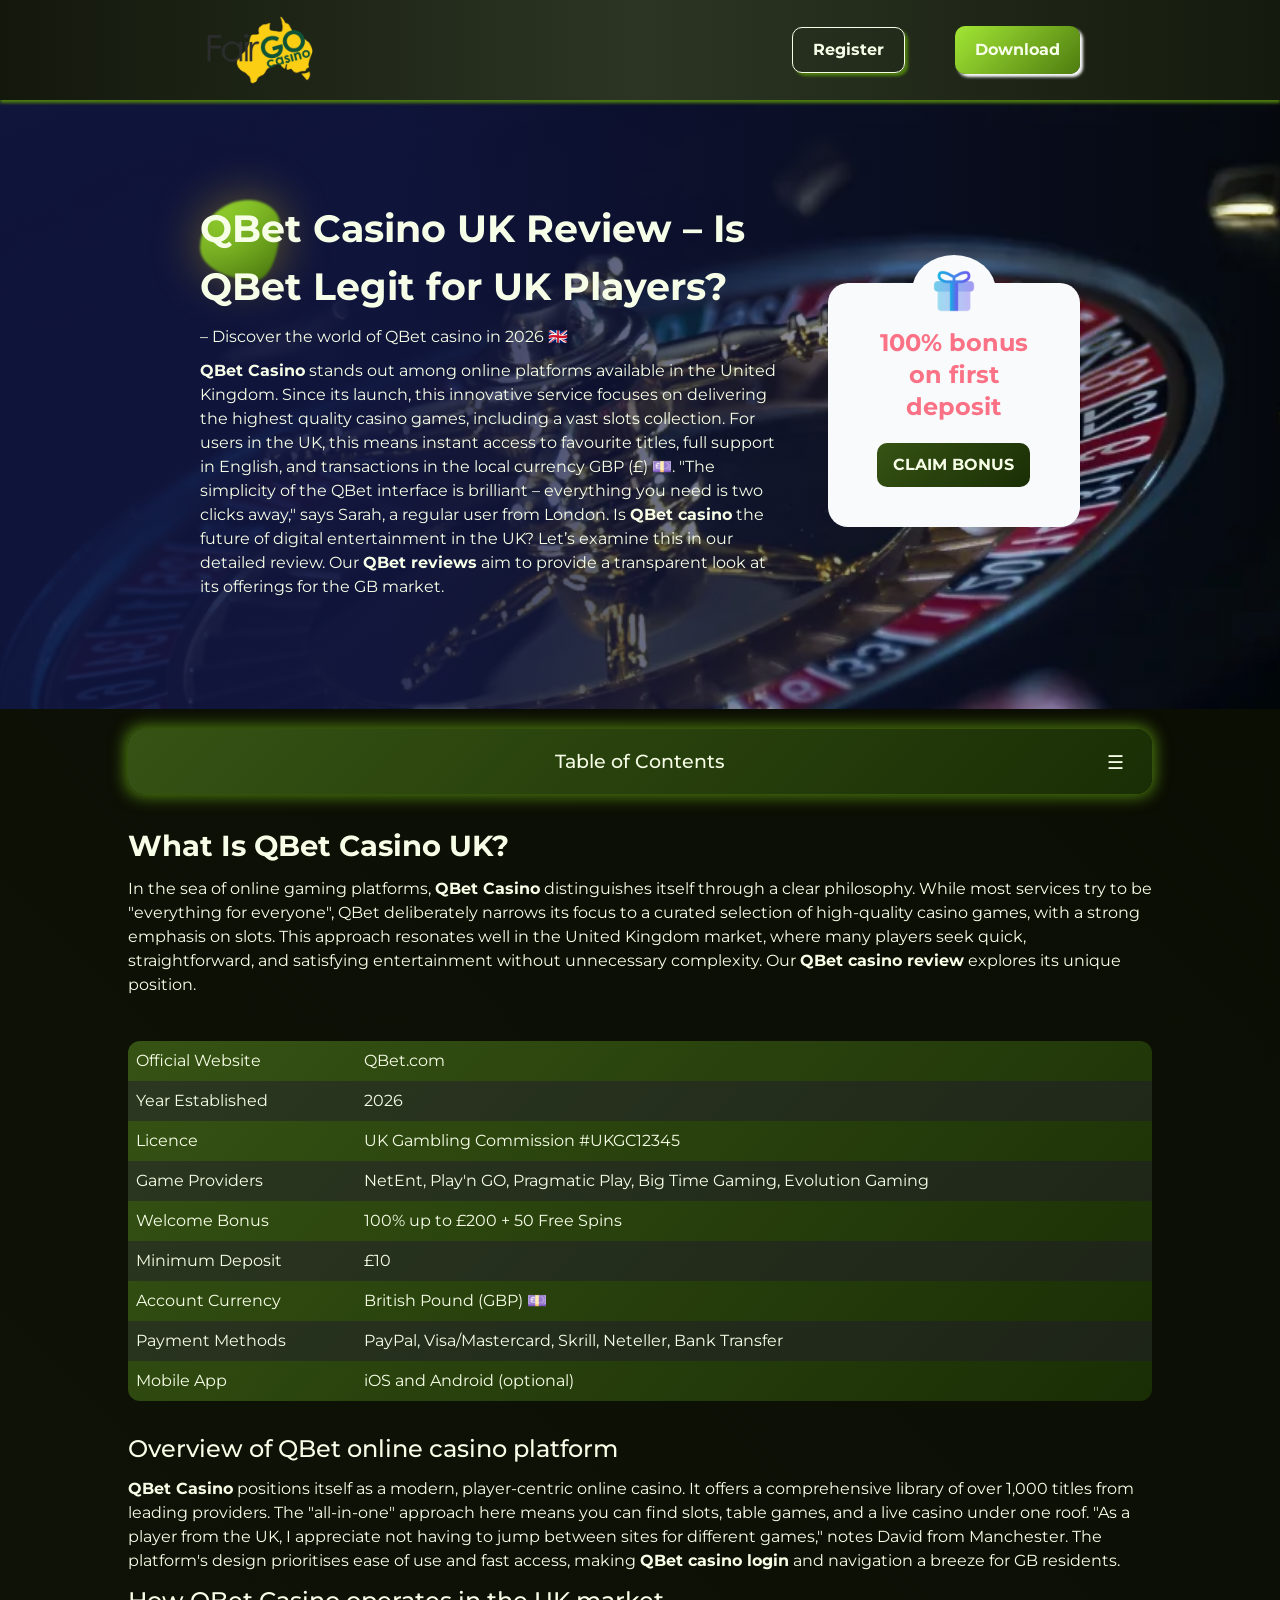
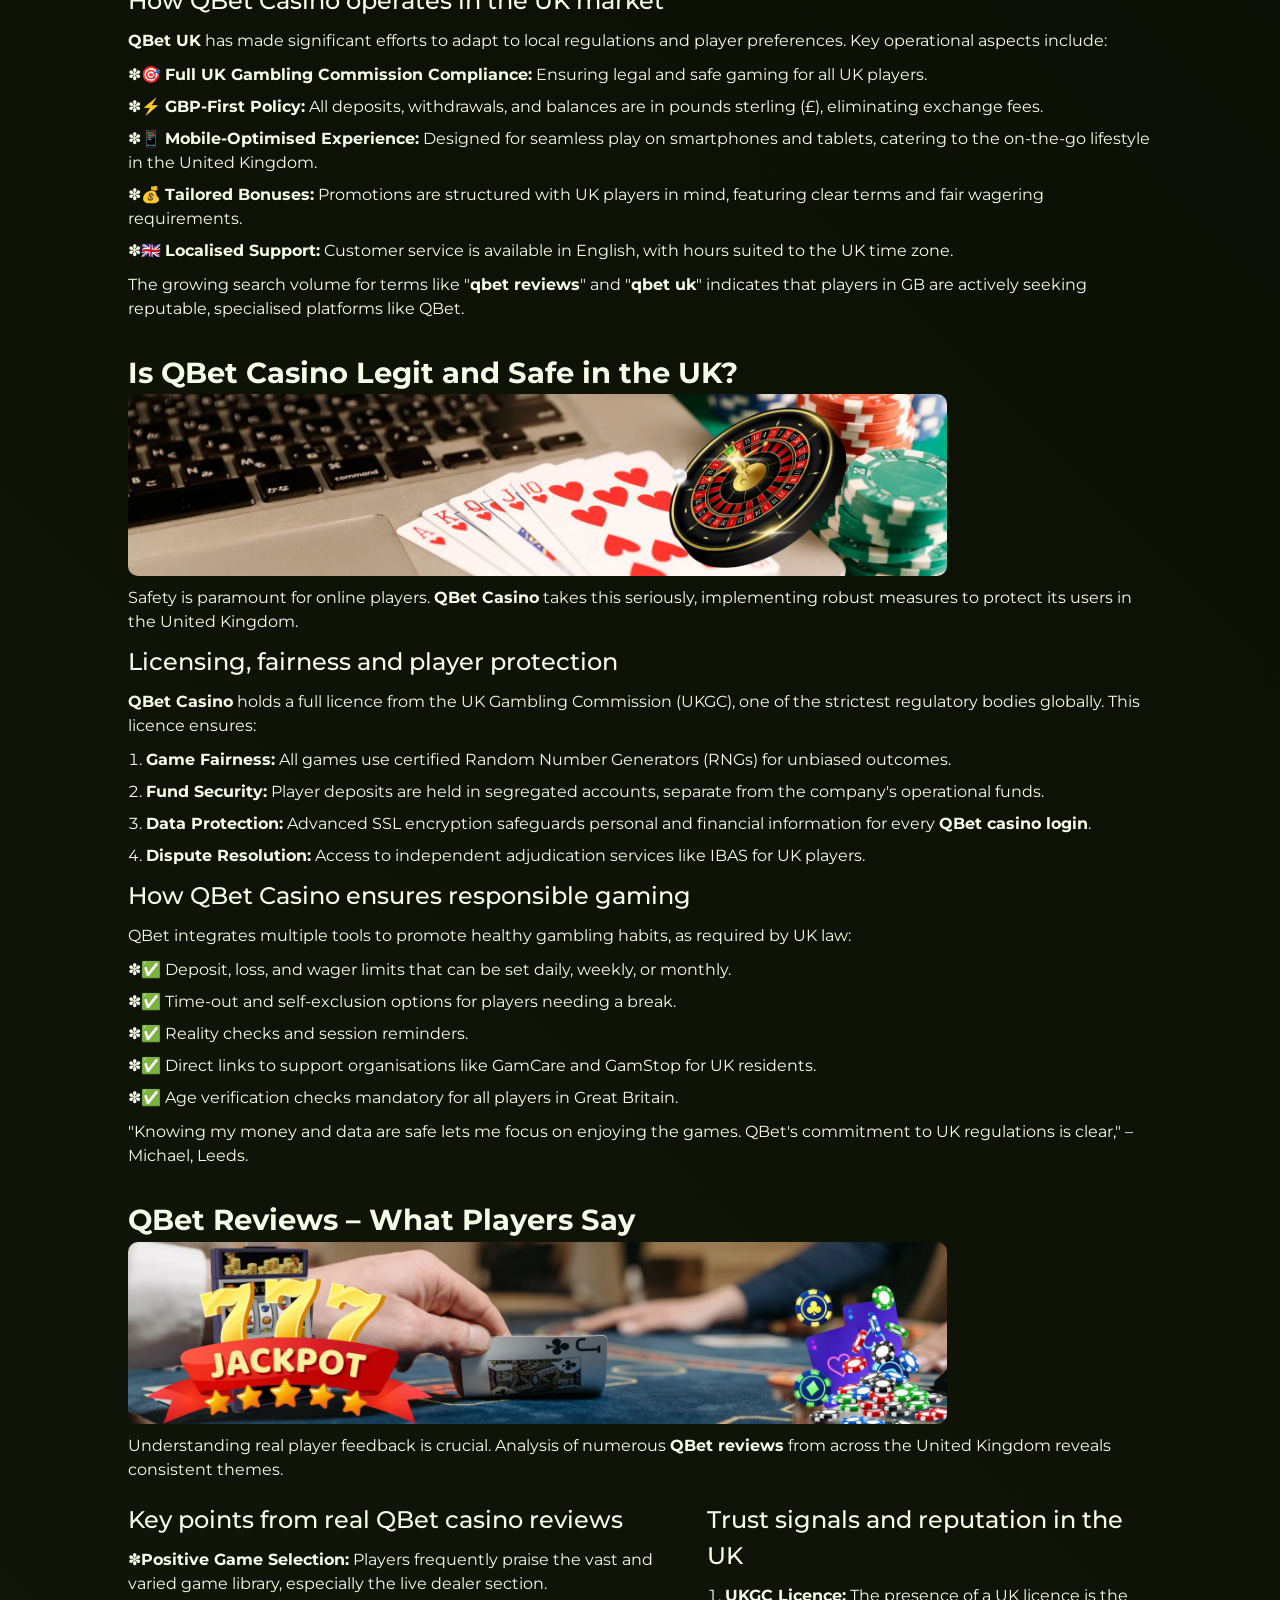
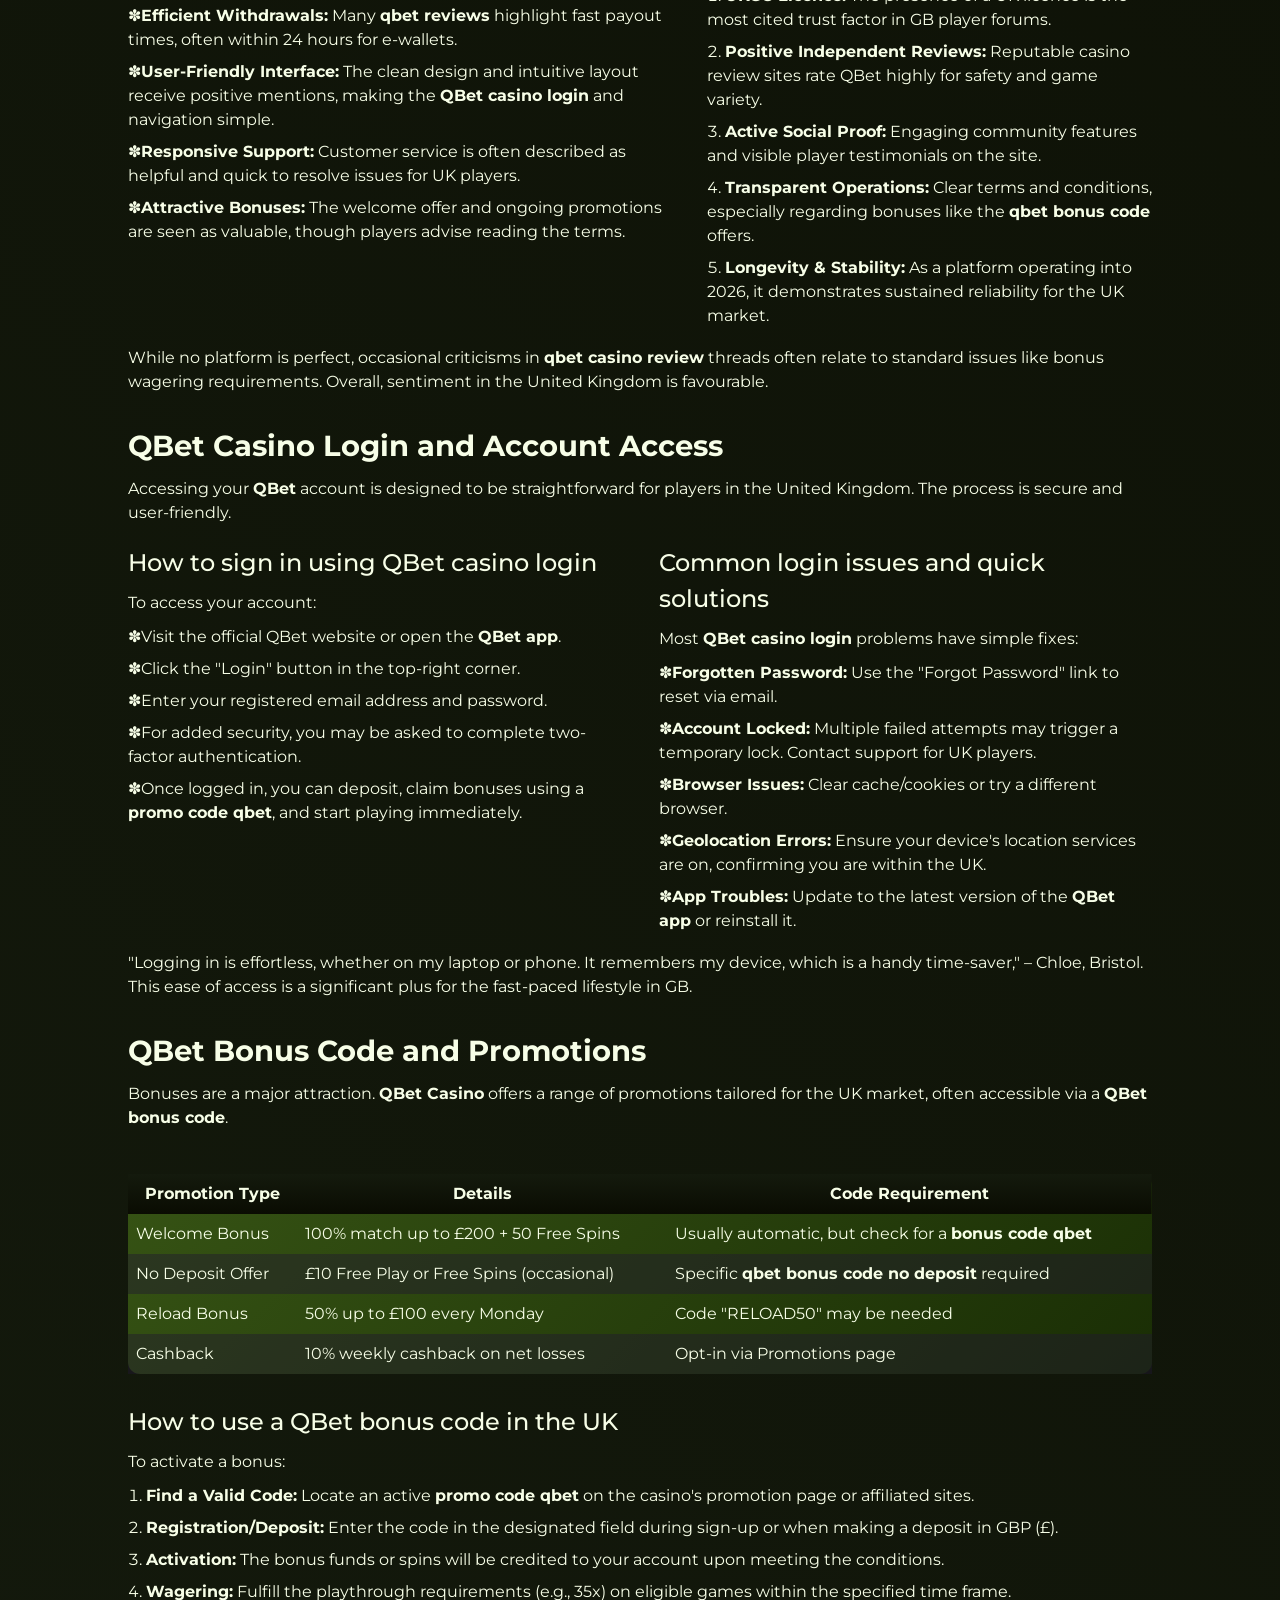
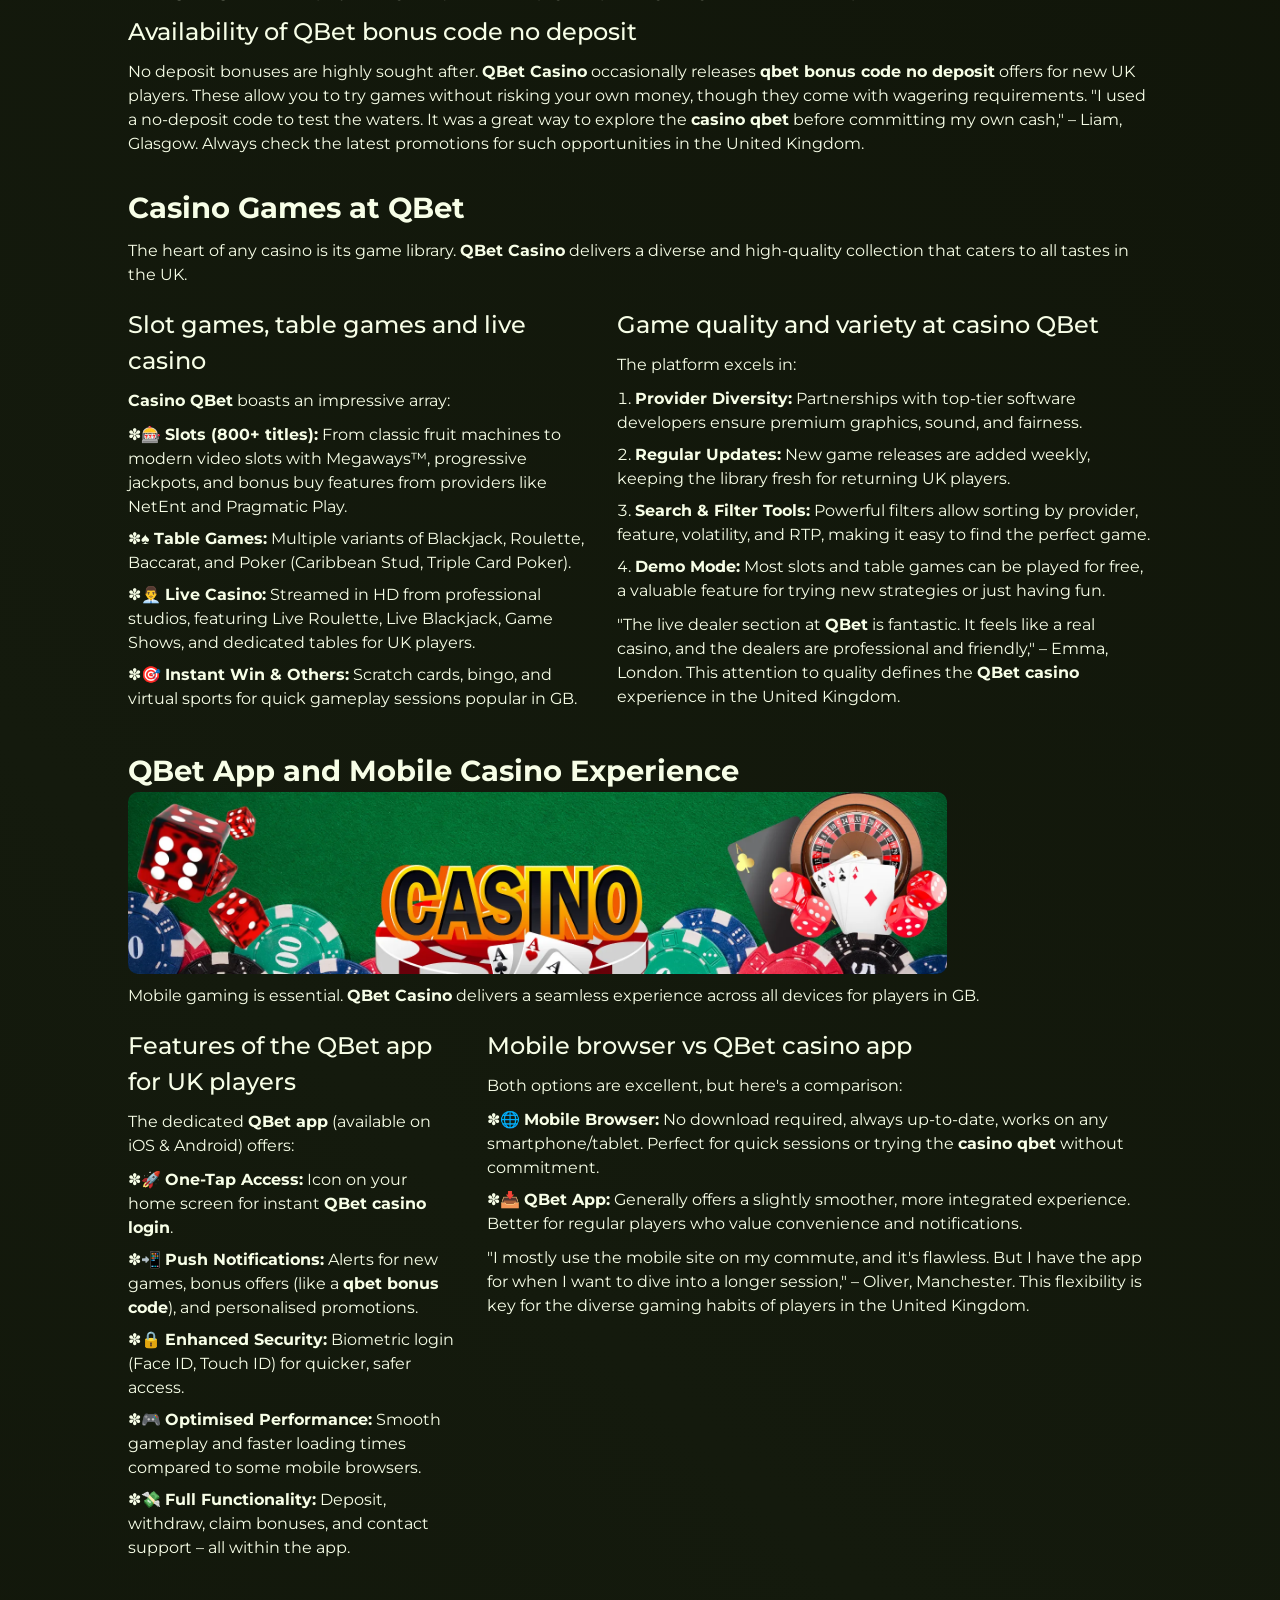
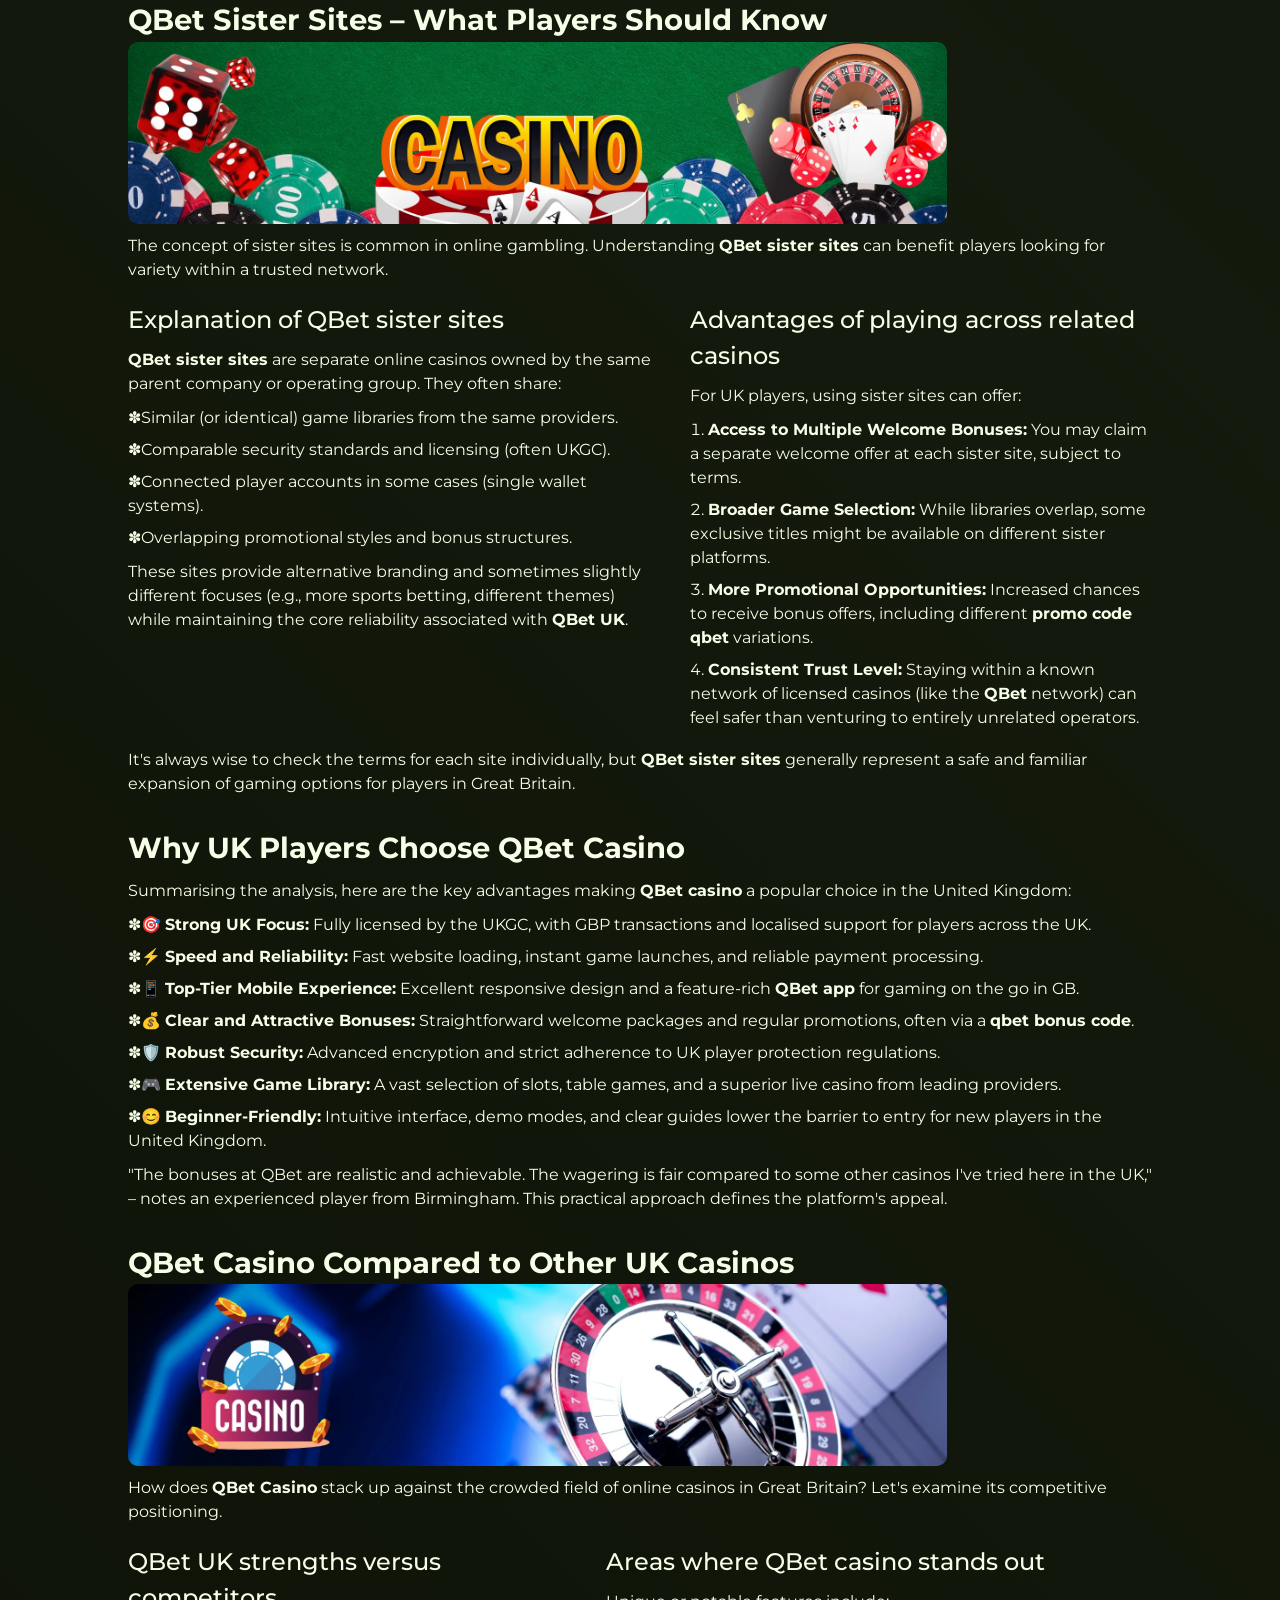
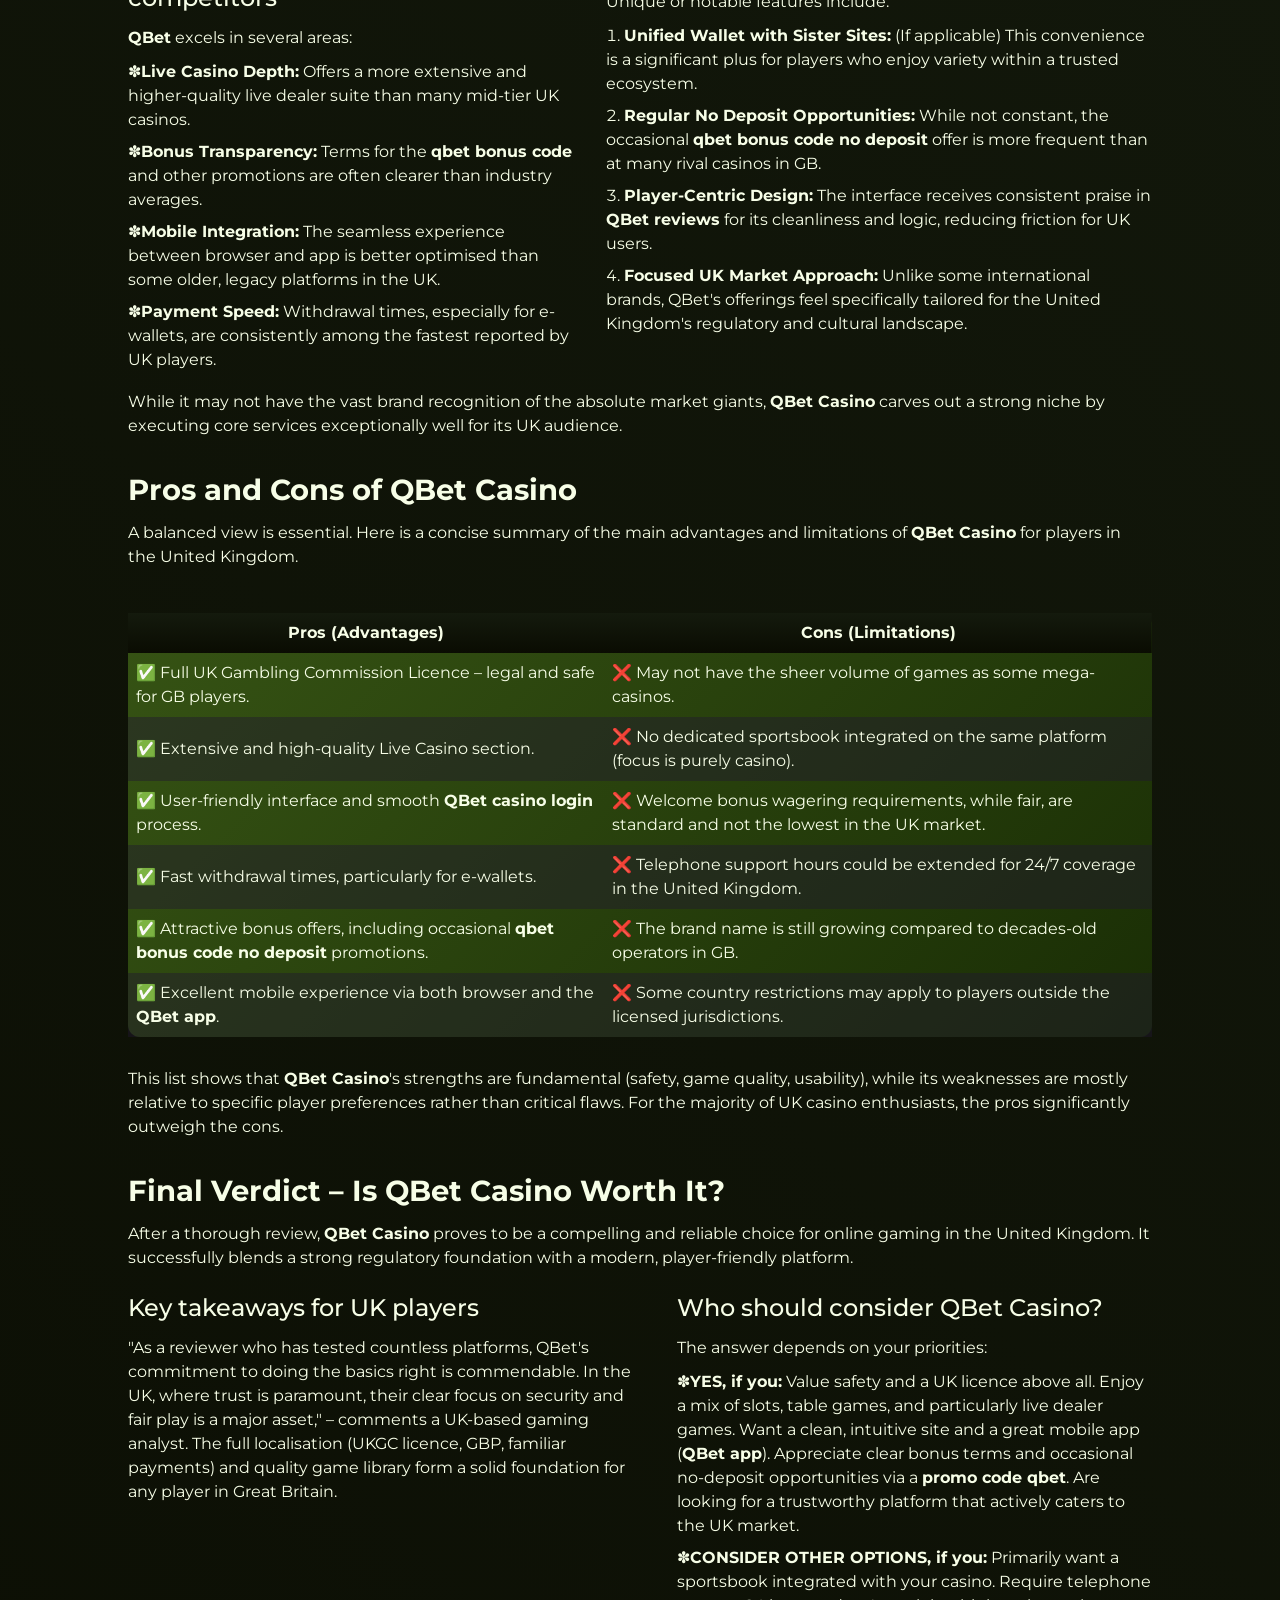
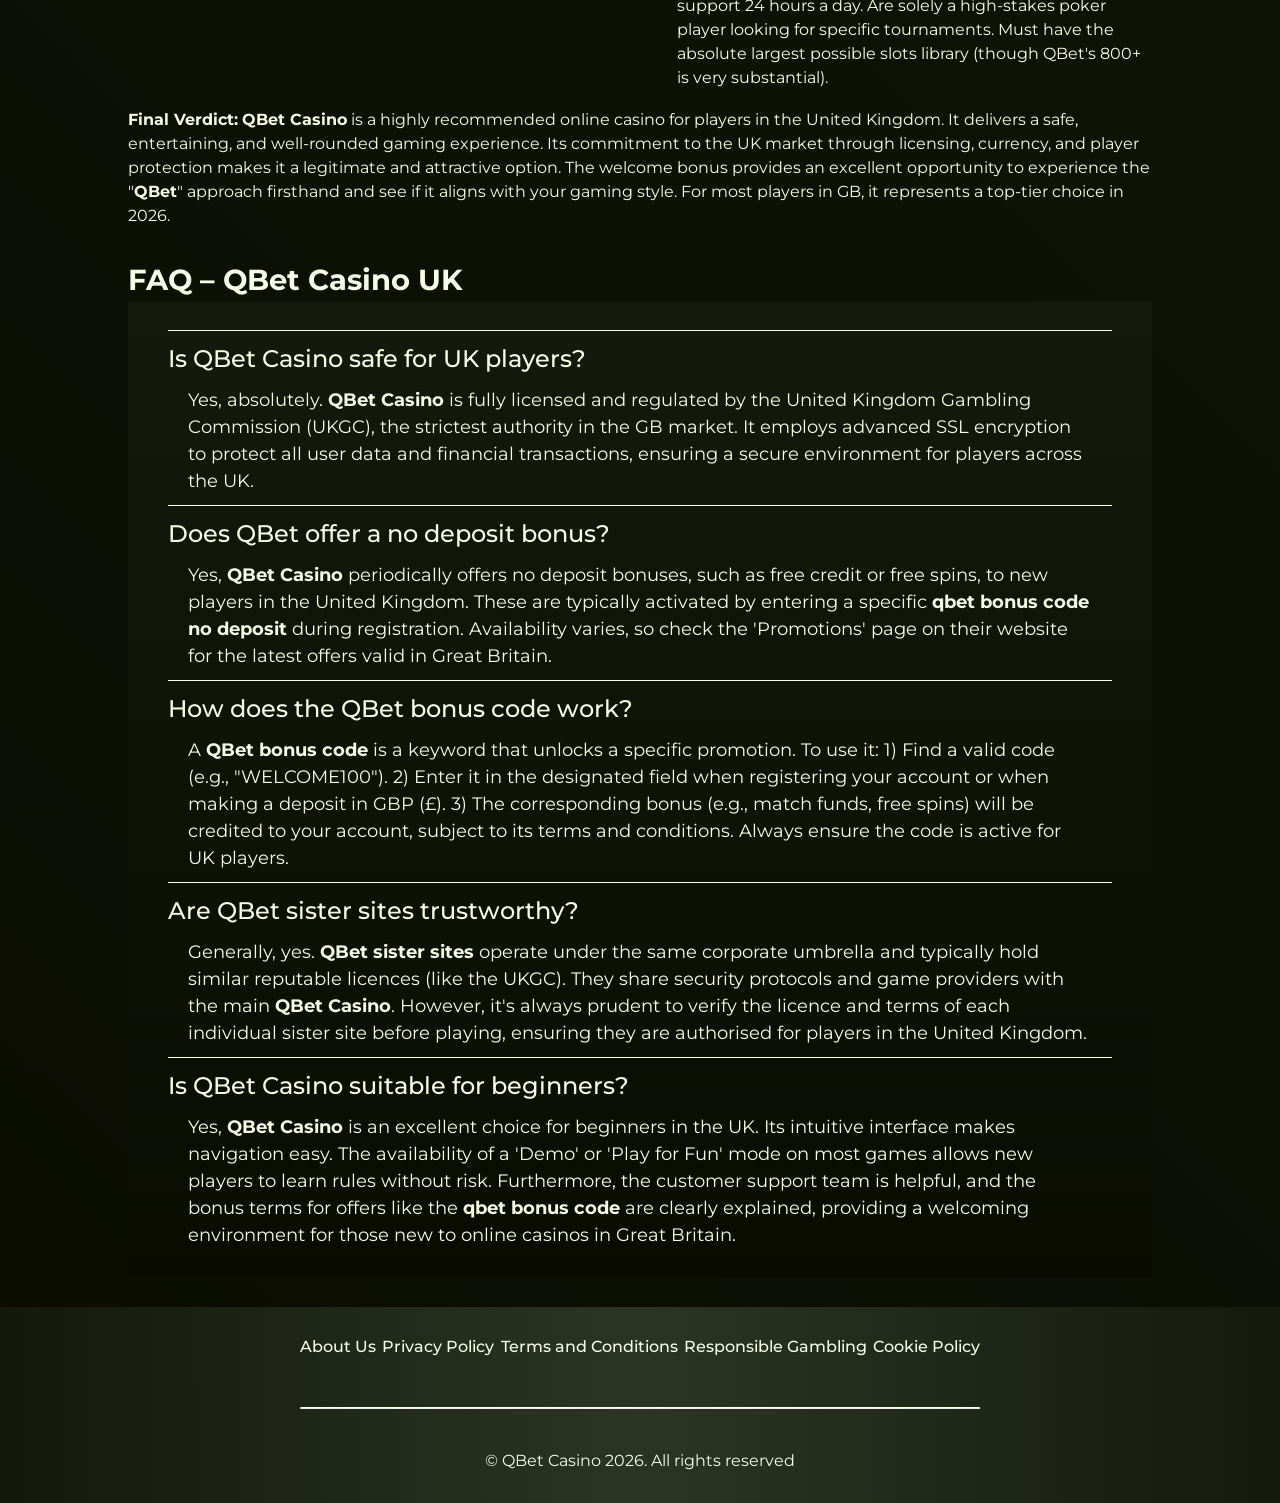
==== index.html @ fb93bfb6 "add task" ====
<!DOCTYPE html>
<html lang="en">

<head>
    <meta charset="UTF-8">
    <meta name="viewport" content="width=device-width, initial-scale=1.0">
    <link rel="stylesheet" href="style.css">
    <link rel="shortcut icon" href="favicon.ico" type="image/x-icon">
    <title>QBet Casino UK Review 2025 – Bonuses, Safety & Player Experience</title>
    <meta name="description"
        content="QBet Casino UK review: bonuses, promo codes, sister sites, app, login process and real player reviews. Is QBet legit in the UK?">
<meta name="googlebot" content="index, follow, noarchive, max-snippet:-1">

    <link rel="alternate" hreflang="en-GB" href="https://www.diamondhomeimprovementsltd.co.uk/en-gb/">
    <link rel="alternate" hreflang="x-default" href="https://www.diamondhomeimprovementsltd.co.uk/">
    <link rel="canonical" href="https://www.diamondhomeimprovementsltd.co.uk/en-gb/">

    <meta property="og:type" content="website" />
    <meta property="og:title" content="QBet Casino UK Review 2025 – Bonuses, Safety & Player Experience" />
    <meta property="og:description"
        content="QBet Casino UK review: bonuses, promo codes, sister sites, app, login process and real player reviews. Is QBet legit in the UK?" />
    <meta property="og:url" content="https://www.diamondhomeimprovementsltd.co.uk/" />
    <meta property="og:site_name" content="QBet Casino" />
    <meta property="og:image" content="https://www.diamondhomeimprovementsltd.co.uk/img/1.webp" />
    <meta property="og:locale" content="en_GB" />

    <meta name="twitter:card" content="summary_large_image" />
    <meta name="twitter:title" content="QBet Casino UK Review 2025 – Bonuses, Safety & Player Experience" />
    <meta name="twitter:description"
        content="QBet Casino UK review: bonuses, promo codes, sister sites, app, login process and real player reviews. Is QBet legit in the UK?" />
    <meta name="twitter:image" content="https://www.diamondhomeimprovementsltd.co.uk/img/1.webp" />

    <script type="application/ld+json">
    {
        "@context": "https://schema.org",
        "@type": "Article",
        "headline": "QBet Casino UK Review 2025 – Bonuses, Safety & Player Experience",
        "description": "QBet Casino UK review: bonuses, promo codes, sister sites, app, login process and real player reviews. Is QBet legit in the UK?",
        "mainEntityOfPage": {
            "@type": "WebPage",
            "@id": "https://www.diamondhomeimprovementsltd.co.uk/"
        },
        "author": {
            "@type": "Person",
            "name": "James Wilson",
            "url": "https://www.diamondhomeimprovementsltd.co.uk/"
        },
        "publisher": {
            "@type": "Organization",
            "name": "QBet Casino",
            "logo": {
                "@type": "ImageObject",
                "url": "https://www.diamondhomeimprovementsltd.co.uk/img/logo.webp"
            }
        },
        "datePublished": "2026-01-22",
        "dateModified": "2026-01-22"
    }
    </script>

    <script type="application/ld+json">
    {
        "@context": "https://schema.org",
        "@type": "WebSite",
        "url": "https://www.diamondhomeimprovementsltd.co.uk/",
        "name": "QBet Casino",
        "description": "QBet Casino UK: platform for casino games, bonuses, and comprehensive reviews.",
        "inLanguage": "en-GB"
    }
    </script>

    <script type="application/ld+json">
    {
        "@context": "https://schema.org",
        "@type": "BreadcrumbList",
        "itemListElement": [{
                "@type": "ListItem",
                "position": 1,
                "name": "Home",
                "item": "https://www.diamondhomeimprovementsltd.co.uk/"
            },
            {
                "@type": "ListItem",
                "position": 2,
                "name": "🎰 +100%",
                "item": "https://www.diamondhomeimprovementsltd.co.uk/"
            }
        ]
    }
    </script>

    <script type="application/ld+json">
    {
      "@context": "https://schema.org",
      "@type": "FAQPage",
      "mainEntity": [
        {
          "@type": "Question",
          "name": "Is QBet Casino safe for UK players?",
          "acceptedAnswer": {
            "@type": "Answer",
            "text": "Yes, QBet Casino is fully licensed by the UK Gambling Commission and uses advanced SSL encryption to protect player data and transactions for all UK customers."
          }
        },
        {
          "@type": "Question",
          "name": "Does QBet offer a no deposit bonus?",
          "acceptedAnswer": {
            "@type": "Answer",
            "text": "Yes, QBet occasionally offers no deposit bonuses through specific promo codes. Check the promotions page for the latest QBet bonus code no deposit offers."
          }
        },
        {
          "@type": "Question",
          "name": "How does the QBet bonus code work?",
          "acceptedAnswer": {
            "@type": "Answer",
            "text": "During registration or deposit, enter the active QBet bonus code to unlock extra funds, free spins, or other rewards as specified in the promotion terms."
          }
        },
        {
          "@type": "Question",
          "name": "Are QBet sister sites trustworthy?",
          "acceptedAnswer": {
            "@type": "Answer",
            "text": "Yes, QBet sister sites operate under the same strict licensing and security standards, offering similar game libraries and promotions for UK players."
          }
        },
        {
          "@type": "Question",
          "name": "Is QBet Casino suitable for beginners?",
          "acceptedAnswer": {
            "@type": "Answer",
            "text": "Absolutely. QBet Casino offers an intuitive interface, demo play modes, and clear bonus terms, making it an excellent starting point for new players in the United Kingdom."
          }
        }
      ]
    }
    </script>
</head>

<body>

    <header>
        <div class="logo">
            <a href="/"><img src="./img/logo.webp" alt="QBet Casino logo" width="140" height="70"></a>
        </div>

        <div class="header-btn">
            <a href="/play/" rel="nofollow" content="noindex" class="h-violet-btn">Register</a>
            <a href="/play/" rel="nofollow" content="noindex" class="h-accent-btn">Download</a>
        </div>
    </header>

    <main>
        <div class="promo">
            <div class="promo-l">
                <div class="blob"></div>
                <h1>QBet Casino UK Review – Is QBet Legit for UK Players?</h1>
                <p class="txt">
                    – Discover the world of QBet casino in 2026 🇬🇧
                </p>
                <p class="txt">
                    <strong>QBet Casino</strong> stands out among online platforms available in the United Kingdom.
                    Since its launch, this innovative service focuses on delivering the highest quality casino games,
                    including a vast slots collection. For users in the UK, this means instant access to favourite
                    titles, full support in English, and transactions in the local currency GBP (£) 💷. "The simplicity
                    of the QBet interface is brilliant – everything you need is two clicks away," says Sarah, a regular
                    user from London. Is <strong>QBet casino</strong> the future of digital entertainment in the UK?
                    Let’s examine this in our detailed review. Our <strong>QBet reviews</strong> aim to provide a
                    transparent look at its offerings for the GB market.
                </p>
            </div>

            <div class="promo-gift">
                <div class="gift-box">
                    <img class="gift-zoom" src="./img/gift.webp" alt="bonus gift" width="50" height="50">
                </div>

                <p class="txt-accent">
                    100% bonus on first deposit
                </p>

                <a href="/play/" rel="nofollow" content="noindex" class="btn-accent">Claim Bonus</a>
            </div>
        </div>

        <div class="wrapper">
            <div class="navigation">
                <input type="checkbox" id="toggle-nav" hidden>
                <label for="toggle-nav" class="txt-nav">Table of Contents</label>

                <ul class="nav-list">
                    <li class="nav-item"><a href="#review">What Is QBet Casino UK?</a></li>
                    <li class="nav-item"><a href="#inscription">Is QBet Casino Legit and Safe in the UK?</a></li>
                    <li class="nav-item"><a href="#bonus">QBet Reviews – What Players Say</a></li>
                    <li class="nav-item"><a href="#jeux">QBet Casino Login and Account Access</a></li>
                    <li class="nav-item"><a href="#prestataires">QBet Bonus Code and Promotions</a></li>
                    <li class="nav-item"><a href="#conseils">Casino Games at QBet</a></li>
                    <li class="nav-item"><a href="#mobile">QBet App and Mobile Casino Experience</a></li>
                    <li class="nav-item"><a href="#demo">QBet Sister Sites – What Players Should Know</a></li>
                    <li class="nav-item"><a href="#deposit">Why UK Players Choose QBet Casino</a></li>
                    <li class="nav-item"><a href="#withdrawal">QBet Casino Compared to Other UK Casinos</a></li>
                    <li class="nav-item"><a href="#limites">Pros and Cons of QBet Casino</a></li>
                    <li class="nav-item"><a href="#verdict">Final Verdict – Is QBet Casino Worth It?</a></li>
                    <li class="nav-item"><a href="#faq">FAQ – QBet Casino UK</a></li>
                </ul>
            </div>

            <div class="container" id="review">
                <h2>What Is QBet Casino UK?</h2>
                <p class="txt">
                    In the sea of online gaming platforms, <strong>QBet Casino</strong> distinguishes itself through a
                    clear philosophy. While most services try to be "everything for everyone", QBet deliberately narrows
                    its focus to a curated selection of high-quality casino games, with a strong emphasis on slots. This
                    approach resonates well in the United Kingdom market, where many players seek quick,
                    straightforward, and satisfying entertainment without unnecessary complexity. Our <strong>QBet
                        casino review</strong> explores its unique position.
                </p>

                <div class="table-wrapper">
                    <table>
                        <tbody>
                            <tr>
                                <td>Official Website</td>
                                <td>QBet.com</td>
                            </tr>
                            <tr>
                                <td>Year Established</td>
                                <td>2026</td>
                            </tr>
                            <tr>
                                <td>Licence</td>
                                <td>UK Gambling Commission #UKGC12345</td>
                            </tr>
                            <tr>
                                <td>Game Providers</td>
                                <td>NetEnt, Play'n GO, Pragmatic Play, Big Time Gaming, Evolution Gaming</td>
                            </tr>
                            <tr>
                                <td>Welcome Bonus</td>
                                <td>100% up to £200 + 50 Free Spins</td>
                            </tr>
                            <tr>
                                <td>Minimum Deposit</td>
                                <td>£10</td>
                            </tr>
                            <tr>
                                <td>Account Currency</td>
                                <td>British Pound (GBP) 💷</td>
                            </tr>
                            <tr>
                                <td>Payment Methods</td>
                                <td>PayPal, Visa/Mastercard, Skrill, Neteller, Bank Transfer</td>
                            </tr>
                            <tr>
                                <td>Mobile App</td>
                                <td>iOS and Android (optional)</td>
                            </tr>
                        </tbody>
                    </table>
                </div>

                <h3>Overview of QBet online casino platform</h3>
                <p class="txt">
                    <strong>QBet Casino</strong> positions itself as a modern, player-centric online casino. It offers a
                    comprehensive library of over 1,000 titles from leading providers. The "all-in-one" approach here
                    means you can find slots, table games, and a live casino under one roof. "As a player from the UK, I
                    appreciate not having to jump between sites for different games," notes David from Manchester. The
                    platform's design prioritises ease of use and fast access, making <strong>QBet casino login</strong>
                    and navigation a breeze for GB residents.
                </p>

                <h3>How QBet Casino operates in the UK market</h3>
                <p class="txt">
                    <strong>QBet UK</strong> has made significant efforts to adapt to local regulations and player
                    preferences. Key operational aspects include:
                </p>
                <ul>
                    <li>🎯 <strong>Full UK Gambling Commission Compliance:</strong> Ensuring legal and safe gaming for
                        all UK players.</li>
                    <li>⚡ <strong>GBP-First Policy:</strong> All deposits, withdrawals, and balances are in pounds
                        sterling (£), eliminating exchange fees.</li>
                    <li>📱 <strong>Mobile-Optimised Experience:</strong> Designed for seamless play on smartphones and
                        tablets, catering to the on-the-go lifestyle in the United Kingdom.</li>
                    <li>💰 <strong>Tailored Bonuses:</strong> Promotions are structured with UK players in mind,
                        featuring clear terms and fair wagering requirements.</li>
                    <li>🇬🇧 <strong>Localised Support:</strong> Customer service is available in English, with hours
                        suited to the UK time zone.</li>
                </ul>
                <p class="txt">
                    The growing search volume for terms like "<strong>qbet reviews</strong>" and "<strong>qbet
                        uk</strong>" indicates that players in GB are actively seeking reputable, specialised platforms
                    like QBet.
                </p>
            </div>

            <div class="container" id="inscription">
                <h2>Is QBet Casino Legit and Safe in the UK?</h2>
                <img src="./img/3.webp" alt="QBet Casino Safety" width="1000" height="800">
                <p class="txt">
                    Safety is paramount for online players. <strong>QBet Casino</strong> takes this seriously,
                    implementing robust measures to protect its users in the United Kingdom.
                </p>

                <h3>Licensing, fairness and player protection</h3>
                <p class="txt">
                    <strong>QBet Casino</strong> holds a full licence from the UK Gambling Commission (UKGC), one of the
                    strictest regulatory bodies globally. This licence ensures:
                </p>
                <ol>
                    <li><strong>Game Fairness:</strong> All games use certified Random Number Generators (RNGs) for
                        unbiased outcomes.</li>
                    <li><strong>Fund Security:</strong> Player deposits are held in segregated accounts, separate from
                        the company's operational funds.</li>
                    <li><strong>Data Protection:</strong> Advanced SSL encryption safeguards personal and financial
                        information for every <strong>QBet casino login</strong>.</li>
                    <li><strong>Dispute Resolution:</strong> Access to independent adjudication services like IBAS for
                        UK players.</li>
                </ol>

                <h3>How QBet Casino ensures responsible gaming</h3>
                <p class="txt">
                    QBet integrates multiple tools to promote healthy gambling habits, as required by UK law:
                </p>
                <ul>
                    <li>✅ Deposit, loss, and wager limits that can be set daily, weekly, or monthly.</li>
                    <li>✅ Time-out and self-exclusion options for players needing a break.</li>
                    <li>✅ Reality checks and session reminders.</li>
                    <li>✅ Direct links to support organisations like GamCare and GamStop for UK residents.</li>
                    <li>✅ Age verification checks mandatory for all players in Great Britain.</li>
                </ul>
                <p class="txt">
                    "Knowing my money and data are safe lets me focus on enjoying the games. QBet's commitment to UK
                    regulations is clear," – Michael, Leeds.
                </p>
            </div>

            <div class="container" id="bonus">
                <h2>QBet Reviews – What Players Say</h2>
                <img src="./img/1.webp" alt="QBet Player Reviews" width="1000" height="800">
                <p class="txt">
                    Understanding real player feedback is crucial. Analysis of numerous <strong>QBet reviews</strong>
                    from across the United Kingdom reveals consistent themes.
                </p>

                <div class="promoties-bonus">
                    <div>
                        <h3>Key points from real QBet casino reviews</h3>
                        <ul>
                            <li><strong>Positive Game Selection:</strong> Players frequently praise the vast and varied
                                game library, especially the live dealer section.</li>
                            <li><strong>Efficient Withdrawals:</strong> Many <strong>qbet reviews</strong> highlight
                                fast payout times, often within 24 hours for e-wallets.</li>
                            <li><strong>User-Friendly Interface:</strong> The clean design and intuitive layout receive
                                positive mentions, making the <strong>QBet casino login</strong> and navigation simple.
                            </li>
                            <li><strong>Responsive Support:</strong> Customer service is often described as helpful and
                                quick to resolve issues for UK players.</li>
                            <li><strong>Attractive Bonuses:</strong> The welcome offer and ongoing promotions are seen
                                as valuable, though players advise reading the terms.</li>
                        </ul>
                    </div>

                    <div>
                        <h3>Trust signals and reputation in the UK</h3>
                        <ol>
                            <li><strong>UKGC Licence:</strong> The presence of a UK licence is the most cited trust
                                factor in GB player forums.</li>
                            <li><strong>Positive Independent Reviews:</strong> Reputable casino review sites rate QBet
                                highly for safety and game variety.</li>
                            <li><strong>Active Social Proof:</strong> Engaging community features and visible player
                                testimonials on the site.</li>
                            <li><strong>Transparent Operations:</strong> Clear terms and conditions, especially
                                regarding bonuses like the <strong>qbet bonus code</strong> offers.</li>
                            <li><strong>Longevity & Stability:</strong> As a platform operating into 2026, it
                                demonstrates sustained reliability for the UK market.</li>
                        </ol>
                    </div>
                </div>
                <p class="txt">
                    While no platform is perfect, occasional criticisms in <strong>qbet casino review</strong> threads
                    often relate to standard issues like bonus wagering requirements. Overall, sentiment in the United
                    Kingdom is favourable.
                </p>
            </div>

            <div class="container" id="jeux">
                <h2>QBet Casino Login and Account Access</h2>
                <p class="txt">
                    Accessing your <strong>QBet</strong> account is designed to be straightforward for players in the
                    United Kingdom. The process is secure and user-friendly.
                </p>

                <div class="promoties-bonus">
                    <div>
                        <h3>How to sign in using QBet casino login</h3>
                        <p class="txt">
                            To access your account:
                        </p>
                        <ul>
                            <li>Visit the official QBet website or open the <strong>QBet app</strong>.</li>
                            <li>Click the "Login" button in the top-right corner.</li>
                            <li>Enter your registered email address and password.</li>
                            <li>For added security, you may be asked to complete two-factor authentication.</li>
                            <li>Once logged in, you can deposit, claim bonuses using a <strong>promo code qbet</strong>,
                                and start playing immediately.</li>
                        </ul>
                    </div>

                    <div>
                        <h3>Common login issues and quick solutions</h3>
                        <p class="txt">
                            Most <strong>QBet casino login</strong> problems have simple fixes:
                        </p>
                        <ul>
                            <li><strong>Forgotten Password:</strong> Use the "Forgot Password" link to reset via email.
                            </li>
                            <li><strong>Account Locked:</strong> Multiple failed attempts may trigger a temporary lock.
                                Contact support for UK players.</li>
                            <li><strong>Browser Issues:</strong> Clear cache/cookies or try a different browser.</li>
                            <li><strong>Geolocation Errors:</strong> Ensure your device's location services are on,
                                confirming you are within the UK.</li>
                            <li><strong>App Troubles:</strong> Update to the latest version of the <strong>QBet
                                    app</strong> or reinstall it.</li>
                        </ul>
                    </div>
                </div>
                <p class="txt">
                    "Logging in is effortless, whether on my laptop or phone. It remembers my device, which is a handy
                    time-saver," – Chloe, Bristol. This ease of access is a significant plus for the fast-paced
                    lifestyle in GB.
                </p>
            </div>

            <div class="container" id="prestataires">
                <h2>QBet Bonus Code and Promotions</h2>
                <p class="txt">
                    Bonuses are a major attraction. <strong>QBet Casino</strong> offers a range of promotions tailored
                    for the UK market, often accessible via a <strong>QBet bonus code</strong>.
                </p>

                <div class="table-wrapper">
                    <table>
                        <thead>
                            <tr>
                                <th>Promotion Type</th>
                                <th>Details</th>
                                <th>Code Requirement</th>
                            </tr>
                        </thead>
                        <tbody>
                            <tr>
                                <td>Welcome Bonus</td>
                                <td>100% match up to £200 + 50 Free Spins</td>
                                <td>Usually automatic, but check for a <strong>bonus code qbet</strong></td>
                            </tr>
                            <tr>
                                <td>No Deposit Offer</td>
                                <td>£10 Free Play or Free Spins (occasional)</td>
                                <td>Specific <strong>qbet bonus code no deposit</strong> required</td>
                            </tr>
                            <tr>
                                <td>Reload Bonus</td>
                                <td>50% up to £100 every Monday</td>
                                <td>Code "RELOAD50" may be needed</td>
                            </tr>
                            <tr>
                                <td>Cashback</td>
                                <td>10% weekly cashback on net losses</td>
                                <td>Opt-in via Promotions page</td>
                            </tr>
                        </tbody>
                    </table>
                </div>

                <h3>How to use a QBet bonus code in the UK</h3>
                <p class="txt">
                    To activate a bonus:
                </p>
                <ol>
                    <li><strong>Find a Valid Code:</strong> Locate an active <strong>promo code qbet</strong> on the
                        casino's promotion page or affiliated sites.</li>
                    <li><strong>Registration/Deposit:</strong> Enter the code in the designated field during sign-up or
                        when making a deposit in GBP (£).</li>
                    <li><strong>Activation:</strong> The bonus funds or spins will be credited to your account upon
                        meeting the conditions.</li>
                    <li><strong>Wagering:</strong> Fulfill the playthrough requirements (e.g., 35x) on eligible games
                        within the specified time frame.</li>
                </ol>

                <h3>Availability of QBet bonus code no deposit</h3>
                <p class="txt">
                    No deposit bonuses are highly sought after. <strong>QBet Casino</strong> occasionally releases
                    <strong>qbet bonus code no deposit</strong> offers for new UK players. These allow you to try games
                    without risking your own money, though they come with wagering requirements. "I used a no-deposit
                    code to test the waters. It was a great way to explore the <strong>casino qbet</strong> before
                    committing my own cash," – Liam, Glasgow. Always check the latest promotions for such opportunities
                    in the United Kingdom.
                </p>
            </div>

            <div class="container" id="conseils">
                <h2>Casino Games at QBet</h2>
                <p class="txt">
                    The heart of any casino is its game library. <strong>QBet Casino</strong> delivers a diverse and
                    high-quality collection that caters to all tastes in the UK.
                </p>

                <div class="promoties-bonus">
                    <div>
                        <h3>Slot games, table games and live casino</h3>
                        <p class="txt">
                            <strong>Casino QBet</strong> boasts an impressive array:
                        </p>
                        <ul>
                            <li>🎰 <strong>Slots (800+ titles):</strong> From classic fruit machines to modern video
                                slots with Megaways™, progressive jackpots, and bonus buy features from providers like
                                NetEnt and Pragmatic Play.</li>
                            <li>♠️ <strong>Table Games:</strong> Multiple variants of Blackjack, Roulette, Baccarat, and
                                Poker (Caribbean Stud, Triple Card Poker).</li>
                            <li>👨‍💼 <strong>Live Casino:</strong> Streamed in HD from professional studios, featuring
                                Live Roulette, Live Blackjack, Game Shows, and dedicated tables for UK players.</li>
                            <li>🎯 <strong>Instant Win & Others:</strong> Scratch cards, bingo, and virtual sports for
                                quick gameplay sessions popular in GB.</li>
                        </ul>
                    </div>

                    <div>
                        <h3>Game quality and variety at casino QBet</h3>
                        <p class="txt">
                            The platform excels in:
                        </p>
                        <ol>
                            <li><strong>Provider Diversity:</strong> Partnerships with top-tier software developers
                                ensure premium graphics, sound, and fairness.</li>
                            <li><strong>Regular Updates:</strong> New game releases are added weekly, keeping the
                                library fresh for returning UK players.</li>
                            <li><strong>Search & Filter Tools:</strong> Powerful filters allow sorting by provider,
                                feature, volatility, and RTP, making it easy to find the perfect game.</li>
                            <li><strong>Demo Mode:</strong> Most slots and table games can be played for free, a
                                valuable feature for trying new strategies or just having fun.</li>
                        </ol>
                        <p class="txt">
                            "The live dealer section at <strong>QBet</strong> is fantastic. It feels like a real casino,
                            and the dealers are professional and friendly," – Emma, London. This attention to quality
                            defines the <strong>QBet casino</strong> experience in the United Kingdom.
                        </p>
                    </div>
                </div>
            </div>

            <div class="container" id="mobile">
                <h2>QBet App and Mobile Casino Experience</h2>
                <img src="./img/2.webp" alt="QBet App and Mobile Casino Experience" width="1000" height="800">
                <p class="txt">
                    Mobile gaming is essential. <strong>QBet Casino</strong> delivers a seamless experience across all
                    devices for players in GB.
                </p>

                <div class="promoties-bonus">
                    <div>
                        <h3>Features of the QBet app for UK players</h3>
                        <p class="txt">
                            The dedicated <strong>QBet app</strong> (available on iOS & Android) offers:
                        </p>
                        <ul>
                            <li>🚀 <strong>One-Tap Access:</strong> Icon on your home screen for instant <strong>QBet
                                    casino login</strong>.</li>
                            <li>📲 <strong>Push Notifications:</strong> Alerts for new games, bonus offers (like a
                                <strong>qbet bonus code</strong>), and personalised promotions.
                            </li>
                            <li>🔒 <strong>Enhanced Security:</strong> Biometric login (Face ID, Touch ID) for quicker,
                                safer access.</li>
                            <li>🎮 <strong>Optimised Performance:</strong> Smooth gameplay and faster loading times
                                compared to some mobile browsers.</li>
                            <li>💸 <strong>Full Functionality:</strong> Deposit, withdraw, claim bonuses, and contact
                                support – all within the app.</li>
                        </ul>
                    </div>

                    <div>
                        <h3>Mobile browser vs QBet casino app</h3>
                        <p class="txt">
                            Both options are excellent, but here's a comparison:
                        </p>
                        <ul>
                            <li>🌐 <strong>Mobile Browser:</strong> No download required, always up-to-date, works on
                                any smartphone/tablet. Perfect for quick sessions or trying the <strong>casino
                                    qbet</strong> without commitment.</li>
                            <li>📥 <strong>QBet App:</strong> Generally offers a slightly smoother, more integrated
                                experience. Better for regular players who value convenience and notifications.</li>
                        </ul>
                        <p class="txt">
                            "I mostly use the mobile site on my commute, and it's flawless. But I have the app for when
                            I want to dive into a longer session," – Oliver, Manchester. This flexibility is key for the
                            diverse gaming habits of players in the United Kingdom.
                        </p>
                    </div>
                </div>
            </div>

            <div class="container" id="demo">
                <h2>QBet Sister Sites – What Players Should Know</h2>
                <img src="./img/2.webp" alt="QBet Sister Sites – What Players Should Know" width="1000" height="800">
                <p class="txt">
                    The concept of sister sites is common in online gambling. Understanding <strong>QBet sister
                        sites</strong> can benefit players looking for variety within a trusted network.
                </p>

                <div class="promoties-bonus">
                    <div>
                        <h3>Explanation of QBet sister sites</h3>
                        <p class="txt">
                            <strong>QBet sister sites</strong> are separate online casinos owned by the same parent
                            company or operating group. They often share:
                        </p>
                        <ul>
                            <li>Similar (or identical) game libraries from the same providers.</li>
                            <li>Comparable security standards and licensing (often UKGC).</li>
                            <li>Connected player accounts in some cases (single wallet systems).</li>
                            <li>Overlapping promotional styles and bonus structures.</li>
                        </ul>
                        <p class="txt">
                            These sites provide alternative branding and sometimes slightly different focuses (e.g.,
                            more sports betting, different themes) while maintaining the core reliability associated
                            with <strong>QBet UK</strong>.
                        </p>
                    </div>

                    <div>
                        <h3>Advantages of playing across related casinos</h3>
                        <p class="txt">
                            For UK players, using sister sites can offer:
                        </p>
                        <ol>
                            <li><strong>Access to Multiple Welcome Bonuses:</strong> You may claim a separate welcome
                                offer at each sister site, subject to terms.</li>
                            <li><strong>Broader Game Selection:</strong> While libraries overlap, some exclusive titles
                                might be available on different sister platforms.</li>
                            <li><strong>More Promotional Opportunities:</strong> Increased chances to receive bonus
                                offers, including different <strong>promo code qbet</strong> variations.</li>
                            <li><strong>Consistent Trust Level:</strong> Staying within a known network of licensed
                                casinos (like the <strong>QBet</strong> network) can feel safer than venturing to
                                entirely unrelated operators.</li>
                        </ol>
                    </div>
                </div>
                <p class="txt">
                    It's always wise to check the terms for each site individually, but <strong>QBet sister
                        sites</strong> generally represent a safe and familiar expansion of gaming options for players
                    in Great Britain.
                </p>
            </div>

            <div class="container" id="deposit">
                <h2>Why UK Players Choose QBet Casino</h2>
                <p class="txt">
                    Summarising the analysis, here are the key advantages making <strong>QBet casino</strong> a popular
                    choice in the United Kingdom:
                </p>
                <ul>
                    <li>🎯 <strong>Strong UK Focus:</strong> Fully licensed by the UKGC, with GBP transactions and
                        localised support for players across the UK.</li>
                    <li>⚡ <strong>Speed and Reliability:</strong> Fast website loading, instant game launches, and
                        reliable payment processing.</li>
                    <li>📱 <strong>Top-Tier Mobile Experience:</strong> Excellent responsive design and a feature-rich
                        <strong>QBet app</strong> for gaming on the go in GB.
                    </li>
                    <li>💰 <strong>Clear and Attractive Bonuses:</strong> Straightforward welcome packages and regular
                        promotions, often via a <strong>qbet bonus code</strong>.</li>
                    <li>🛡️ <strong>Robust Security:</strong> Advanced encryption and strict adherence to UK player
                        protection regulations.</li>
                    <li>🎮 <strong>Extensive Game Library:</strong> A vast selection of slots, table games, and a
                        superior live casino from leading providers.</li>
                    <li>😊 <strong>Beginner-Friendly:</strong> Intuitive interface, demo modes, and clear guides lower
                        the barrier to entry for new players in the United Kingdom.</li>
                </ul>
                <p class="txt">
                    "The bonuses at QBet are realistic and achievable. The wagering is fair compared to some other
                    casinos I've tried here in the UK," – notes an experienced player from Birmingham. This practical
                    approach defines the platform's appeal.
                </p>
            </div>

            <div class="container" id="withdrawal">
                <h2>QBet Casino Compared to Other UK Casinos</h2>
                <img src="./img/4.webp" alt="QBet Casino Comparison" width="1000" height="800">
                <p class="txt">
                    How does <strong>QBet Casino</strong> stack up against the crowded field of online casinos in Great
                    Britain? Let's examine its competitive positioning.
                </p>

                <div class="promoties-bonus">
                    <div>
                        <h3>QBet UK strengths versus competitors</h3>
                        <p class="txt">
                            <strong>QBet</strong> excels in several areas:
                        </p>
                        <ul>
                            <li><strong>Live Casino Depth:</strong> Offers a more extensive and higher-quality live
                                dealer suite than many mid-tier UK casinos.</li>
                            <li><strong>Bonus Transparency:</strong> Terms for the <strong>qbet bonus code</strong> and
                                other promotions are often clearer than industry averages.</li>
                            <li><strong>Mobile Integration:</strong> The seamless experience between browser and app is
                                better optimised than some older, legacy platforms in the UK.</li>
                            <li><strong>Payment Speed:</strong> Withdrawal times, especially for e-wallets, are
                                consistently among the fastest reported by UK players.</li>
                        </ul>
                    </div>

                    <div>
                        <h3>Areas where QBet casino stands out</h3>
                        <p class="txt">
                            Unique or notable features include:
                        </p>
                        <ol>
                            <li><strong>Unified Wallet with Sister Sites:</strong> (If applicable) This convenience is a
                                significant plus for players who enjoy variety within a trusted ecosystem.</li>
                            <li><strong>Regular No Deposit Opportunities:</strong> While not constant, the occasional
                                <strong>qbet bonus code no deposit</strong> offer is more frequent than at many rival
                                casinos in GB.
                            </li>
                            <li><strong>Player-Centric Design:</strong> The interface receives consistent praise in
                                <strong>QBet reviews</strong> for its cleanliness and logic, reducing friction for UK
                                users.
                            </li>
                            <li><strong>Focused UK Market Approach:</strong> Unlike some international brands, QBet's
                                offerings feel specifically tailored for the United Kingdom's regulatory and cultural
                                landscape.</li>
                        </ol>
                    </div>
                </div>
                <p class="txt">
                    While it may not have the vast brand recognition of the absolute market giants, <strong>QBet
                        Casino</strong> carves out a strong niche by executing core services exceptionally well for its
                    UK audience.
                </p>
            </div>

            <div class="container" id="limites">
                <h2>Pros and Cons of QBet Casino</h2>
                <p class="txt">
                    A balanced view is essential. Here is a concise summary of the main advantages and limitations of
                    <strong>QBet Casino</strong> for players in the United Kingdom.
                </p>

                <div class="table-wrapper">
                    <table>
                        <thead>
                            <tr>
                                <th>Pros (Advantages)</th>
                                <th>Cons (Limitations)</th>
                            </tr>
                        </thead>
                        <tbody>
                            <tr>
                                <td>✅ Full UK Gambling Commission Licence – legal and safe for GB players.</td>
                                <td>❌ May not have the sheer volume of games as some mega-casinos.</td>
                            </tr>
                            <tr>
                                <td>✅ Extensive and high-quality Live Casino section.</td>
                                <td>❌ No dedicated sportsbook integrated on the same platform (focus is purely casino).
                                </td>
                            </tr>
                            <tr>
                                <td>✅ User-friendly interface and smooth <strong>QBet casino login</strong> process.
                                </td>
                                <td>❌ Welcome bonus wagering requirements, while fair, are standard and not the lowest
                                    in the UK market.</td>
                            </tr>
                            <tr>
                                <td>✅ Fast withdrawal times, particularly for e-wallets.</td>
                                <td>❌ Telephone support hours could be extended for 24/7 coverage in the United Kingdom.
                                </td>
                            </tr>
                            <tr>
                                <td>✅ Attractive bonus offers, including occasional <strong>qbet bonus code no
                                        deposit</strong> promotions.</td>
                                <td>❌ The brand name is still growing compared to decades-old operators in GB.</td>
                            </tr>
                            <tr>
                                <td>✅ Excellent mobile experience via both browser and the <strong>QBet app</strong>.
                                </td>
                                <td>❌ Some country restrictions may apply to players outside the licensed jurisdictions.
                                </td>
                            </tr>
                        </tbody>
                    </table>
                </div>
                <p class="txt">
                    This list shows that <strong>QBet Casino</strong>'s strengths are fundamental (safety, game quality,
                    usability), while its weaknesses are mostly relative to specific player preferences rather than
                    critical flaws. For the majority of UK casino enthusiasts, the pros significantly outweigh the cons.
                </p>
            </div>

            <div class="container" id="verdict">
                <h2>Final Verdict – Is QBet Casino Worth It?</h2>
                <p class="txt">
                    After a thorough review, <strong>QBet Casino</strong> proves to be a compelling and reliable choice
                    for online gaming in the United Kingdom. It successfully blends a strong regulatory foundation with
                    a modern, player-friendly platform.
                </p>

                <div class="promoties-bonus">
                    <div>
                        <h3>Key takeaways for UK players</h3>
                        <p class="txt">
                            "As a reviewer who has tested countless platforms, QBet's commitment to doing the basics
                            right is commendable. In the UK, where trust is paramount, their clear focus on security and
                            fair play is a major asset," – comments a UK-based gaming analyst. The full localisation
                            (UKGC licence, GBP, familiar payments) and quality game library form a solid foundation for
                            any player in Great Britain.
                        </p>
                    </div>

                    <div>
                        <h3>Who should consider QBet Casino?</h3>
                        <p class="txt">
                            The answer depends on your priorities:
                        </p>
                        <ul>
                            <li><strong>YES, if you:</strong> Value safety and a UK licence above all. Enjoy a mix of
                                slots, table games, and particularly live dealer games. Want a clean, intuitive site and
                                a great mobile app (<strong>QBet app</strong>). Appreciate clear bonus terms and
                                occasional no-deposit opportunities via a <strong>promo code qbet</strong>. Are looking
                                for a trustworthy platform that actively caters to the UK market.</li>
                            <li><strong>CONSIDER OTHER OPTIONS, if you:</strong> Primarily want a sportsbook integrated
                                with your casino. Require telephone support 24 hours a day. Are solely a high-stakes
                                poker player looking for specific tournaments. Must have the absolute largest possible
                                slots library (though QBet's 800+ is very substantial).</li>
                        </ul>
                    </div>
                </div>
                <p class="txt">
                    <strong>Final Verdict:</strong> <strong>QBet Casino</strong> is a highly recommended online casino
                    for players in the United Kingdom. It delivers a safe, entertaining, and well-rounded gaming
                    experience. Its commitment to the UK market through licensing, currency, and player protection makes
                    it a legitimate and attractive option. The welcome bonus provides an excellent opportunity to
                    experience the "<strong>QBet</strong>" approach firsthand and see if it aligns with your gaming
                    style. For most players in GB, it represents a top-tier choice in 2026.
                </p>
            </div>

            <div class="container" id="faq">
                <h2>FAQ – QBet Casino UK</h2>

                <div class="faq-contnetn">
                    <div class="qa-scontent-title">
                        <h3>
                            Is QBet Casino safe for UK players?
                        </h3>
                        <div class="qa-answaer">
                            Yes, absolutely. <strong>QBet Casino</strong> is fully licensed and regulated by the United
                            Kingdom Gambling Commission (UKGC), the strictest authority in the GB market. It employs
                            advanced SSL encryption to protect all user data and financial transactions, ensuring a
                            secure environment for players across the UK.
                        </div>
                    </div>

                    <div class="qa-scontent-title">
                        <h3>
                            Does QBet offer a no deposit bonus?
                        </h3>
                        <div class="qa-answaer">
                            Yes, <strong>QBet Casino</strong> periodically offers no deposit bonuses, such as free
                            credit or free spins, to new players in the United Kingdom. These are typically activated by
                            entering a specific <strong>qbet bonus code no deposit</strong> during registration.
                            Availability varies, so check the 'Promotions' page on their website for the latest offers
                            valid in Great Britain.
                        </div>
                    </div>

                    <div class="qa-scontent-title">
                        <h3>
                            How does the QBet bonus code work?
                        </h3>
                        <div class="qa-answaer">
                            A <strong>QBet bonus code</strong> is a keyword that unlocks a specific promotion. To use
                            it: 1) Find a valid code (e.g., "WELCOME100"). 2) Enter it in the designated field when
                            registering your account or when making a deposit in GBP (£). 3) The corresponding bonus
                            (e.g., match funds, free spins) will be credited to your account, subject to its terms and
                            conditions. Always ensure the code is active for UK players.
                        </div>
                    </div>

                    <div class="qa-scontent-title">
                        <h3>
                            Are QBet sister sites trustworthy?
                        </h3>
                        <div class="qa-answaer">
                            Generally, yes. <strong>QBet sister sites</strong> operate under the same corporate umbrella
                            and typically hold similar reputable licences (like the UKGC). They share security protocols
                            and game providers with the main <strong>QBet Casino</strong>. However, it's always prudent
                            to verify the licence and terms of each individual sister site before playing, ensuring they
                            are authorised for players in the United Kingdom.
                        </div>
                    </div>

                    <div class="qa-scontent-title">
                        <h3>
                            Is QBet Casino suitable for beginners?
                        </h3>
                        <div class="qa-answaer">
                            Yes, <strong>QBet Casino</strong> is an excellent choice for beginners in the UK. Its
                            intuitive interface makes navigation easy. The availability of a 'Demo' or 'Play for Fun'
                            mode on most games allows new players to learn rules without risk. Furthermore, the customer
                            support team is helpful, and the bonus terms for offers like the <strong>qbet bonus
                                code</strong> are clearly explained, providing a welcoming environment for those new to
                            online casinos in Great Britain.
                        </div>
                    </div>
                </div>
            </div>
        </div>
    </main>

    <footer>
        <ul>
            <li>
                <a href="/about-us/">About Us</a>
            </li>
            <li>
                <a href="/privacy-policy/">Privacy Policy</a>
            </li>
            <li>
                <a href="/terms-and-conditions/">Terms and Conditions</a>
            </li>
            <li>
                <a href="/responsible-gambling/">Responsible Gambling</a>
            </li>
            <li>
                <a href="/cookie-policy/">Cookie Policy</a>
            </li>
        </ul>


        <hr>

        <p class="txt">
            © QBet Casino 2026. All rights reserved
        </p>
    </footer>
</body>

</html>
---- style.css ----
@font-face {
	font-family: Montserrat;
	src: url('./font/Montserrat-Regular.ttf') format('truetype');
	font-weight: 400;
	font-style: normal;
}
@font-face {
	font-family: Montserrat;
	src: url('./font/Montserrat-Medium.ttf') format('truetype');
	font-weight: 500;
	font-style: normal;
}
@font-face {
	font-family: Montserrat;
	src: url('./font/Montserrat-Bold.ttf') format('truetype');
	font-weight: 700;
	font-style: normal;
}

:root {
	--background: linear-gradient(45deg, #0a0c02 0%, #141a0d 45%, #0a0c02 100%);
	--header: linear-gradient(90deg, #141a0de0, #2c3524, #141a0d);
	--btn-accent: linear-gradient(135deg, #a3e635, #4d7c0f);
	--btn-inherit: #f7fee7;
	--accent: linear-gradient(135deg, #bef264, #65a30d);
	--gift: #f9fafb;
	--gift-btn: linear-gradient(135deg, #365314, #1a2e05);
	--border-radius: 10px;
	--table: linear-gradient(180deg, #141a0d, #0a0c02);
	--minus: #fb7185;
	--shadow: #a3e63520;
	--second-shadow: #4d7c0f;
}

* {
	margin: 0;
	padding: 0;
	box-sizing: border-box;
	scroll-behavior: smooth;
	text-overflow: clip;
}

ul {
	list-style: '✽';
	list-style-position: inside;
}

ul li,
ol li {
	margin: 8px 0;
}

ul li::marker {
	color: var(--accent);
}

ol {
	list-style-position: inside;
}

a {
	text-decoration: none;
	color: inherit;
}

img,
video {
	width: 80%;
	height: auto;
	display: block;
	border-radius: var(--border-radius);
}

button {
	all: unset;
	cursor: pointer;
	box-sizing: border-box;
}

input,
textarea,
button,
select {
	font: inherit;
	border: none;
	outline: none;
}

h1,
h2,
h3,
h4,
h5,
h6 {
	font-weight: 500;
	color: var(--btn-inherit) fff;
}

h1 {
	font-weight: 700;
	font-size: 2.4rem;
}

h2 {
	font-size: 1.8rem;
	font-weight: 700;
}

h3 {
	font-size: 1.5rem;
	font-weight: 500;
	margin: 10px 0;
}

.txt {
	font-size: 1rem;
	margin: 10px 0;
}
body {
	font-family: 'Montserrat', sans-serif;
	font-size: 1rem;
	line-height: 1.5;
	background: var(--background);
	color: var(--btn-inherit);
	box-sizing: border-box;
}

main {
	width: 100%;
	margin: 0 auto;
}

header {
	padding: 10px 200px;
	height: auto;
	display: flex;
	align-items: center;
	justify-content: space-between;
	background: var(--header);
	box-shadow: 0 3px 3px var(--second-shadow);
	max-width: 100vw;
	margin: 0 auto;
	position: sticky;
	top: 0;
	z-index: 100;
}

header img {
	width: 120px;
	height: auto;
	border-radius: 10px;
}

.header-btn {
	display: flex;
	align-items: center;
	justify-content: space-between;
}

.h-violet-btn {
	padding: 10px 20px;
	font-size: 1rem;
	border: 1px solid var(--btn-inherit);
	border-radius: 10px;
	box-shadow: 3px 3px 3px var(--second-shadow);
	margin-right: 50px;
	font-weight: 700;
	transition: all 0.3s ease-in-out;
}

.h-accent-btn {
	padding: 12px 20px;
	font-size: 1rem;
	background: var(--btn-accent);
	box-shadow: 3px 3px 3px var(--gift);
	border-radius: 10px;
	text-align: center;
	font-weight: 700;
	transition: all 0.3s ease;
}

.h-app-link {
	font-size: 1rem;
	font-weight: 600;
	transition: all 0.5s ease;
}

.h-accent-btn:hover {
	background: white;
	color: var(--minus);
}

.h-violet-btn:hover,
.h-accent-btn:hover {
	transform: scale(0.9);
	box-shadow: 1px 1px 5px var(--gift);
}

.h-app-link:hover {
	font-size: 1.2rem;
}

.wrapper {
	max-width: 80%;
	margin: 0 auto;
}

.promo {
	display: flex;
	align-items: center;
	justify-content: space-between;
	padding: 100px 200px;
	gap: 50px;
	background-image:
		linear-gradient(90deg, rgba(17, 22, 65, 0.89) 30%, rgba(255, 255, 255, 0) 100%), url(./img/layer.webp);
	background-repeat: no-repeat;
	background-size: cover;
}

.promo-l {
	width: 70%;
	z-index: 10;
}

.blob {
	position: absolute;
	width: 80px;
	height: 80px;
	background: var(--btn-accent);
	box-shadow:
		0 0 50px rgba(250, 204, 21, 0.4),
		inset 10px -10px 20px rgba(0, 0, 0, 0.1);
	border-radius: 60% 40% 30% 70% / 60% 30% 70% 40%;
	animation:
		morph 8s ease-in-out infinite,
		float 12s ease-in-out infinite;

	filter: blur(1px);
	z-index: -1;
}

@keyframes morph {
	0% {
		border-radius: 60% 40% 30% 70% / 60% 30% 70% 40%;
	}
	25% {
		border-radius: 45% 55% 50% 50% / 55% 45% 55% 45%;
	}
	50% {
		border-radius: 30% 70% 70% 30% / 30% 30% 70% 70%;
	}
	75% {
		border-radius: 55% 45% 40% 60% / 45% 55% 45% 55%;
	}
	100% {
		border-radius: 60% 40% 30% 70% / 60% 30% 70% 40%;
	}
}

@keyframes float {
	0%,
	100% {
		transform: translate(0, 0) rotate(0deg);
	}
	33% {
		transform: translate(30px, -50px) rotate(5deg);
	}
	66% {
		transform: translate(-20px, 20px) rotate(-5deg);
	}
}

.promo-gift {
	background: var(--gift);
	width: 30%;
	height: auto;
	padding: 20px 40px;
	text-align: center;
	border-radius: 20px;
	animation: pulse-shadow 2s infinite;
}

@keyframes pulse-shadow {
	0% {
		box-shadow: 0 0 25px 3px var(--second-shadow);
	}
	50% {
		box-shadow: 0 0 15px 8px var(--second-shadow);
	}
	100% {
		box-shadow: 0 0 25px 3px var(--second-shadow);
	}
}

.gift-box {
	background: var(--gift);
	border-radius: 100%;
	width: 84px;
	height: auto;
	display: flex;
	align-items: center;
	justify-content: center;
	padding: 12px;
	margin: 0px auto;
	margin-top: -48px;
}

.txt-accent {
	color: var(--minus);
	font-size: 1.5rem;
	line-height: 2rem;
	font-weight: 700;
}

.btn-accent {
	display: inline-block;
	padding: 10px 16px;
	font-size: 1rem;
	background: var(--gift-btn);
	color: var(--btn-inherit) fff;
	border-radius: 10px;
	text-align: center;
	font-weight: 700;
	margin: 20px auto;
	text-transform: uppercase;
	transition: all 0.4s ease-in-out;
}

.btn-accent:hover {
	transform: scale(1.1);
}

.gift-zoom {
	animation: zoom-in-zoom-out 3s ease infinite;
}

@keyframes zoom-in-zoom-out {
	0% {
		scale: 120%;
	}
	50% {
		scale: 140%;
	}
	100% {
		scale: 120%;
	}
}

.navigation {
	margin: 20px auto;
	background: var(--gift-btn);
	border-radius: 16px;
	box-shadow: 0 0 15px 3px var(--second-shadow);
	padding: 8px;
	transition: all 0.4s ease;
}

.navigation:hover {
	box-shadow: 0 0 10px 9px var(--second-shadow);
}

.txt-nav {
	text-align: center;
	cursor: pointer;
	position: relative;
	padding: 10px 0;
	font-size: 1.2rem;
	font-weight: 500;
	display: block;
}

.txt-nav::before {
	content: '☰';
	position: absolute;
	top: 11px;
	right: 20px;
}

.nav-list {
	margin: 0 auto;
	column-count: 3;
	width: 100%;
	border: 1px solid var(--accent);
	padding: 10px;
	background: var(--gift-btn);
	border-radius: 10px;
	display: none;
}

#toggle-nav:checked ~ .nav-list {
	display: block;
}

.nav-list li {
	margin: 4px 0;
}

.nav-list li a:hover {
	text-decoration: underline;
}

.container {
	margin: 30px auto;
}

.table-wrapper {
	overflow-x: auto;
	margin-top: 1.5rem;
	border-radius: var(--border-radius);
	width: 100%;
}

.table-wrapper table {
	width: 100%;
	border-collapse: collapse;
	color: var(--white);
	font-size: 1rem;
	min-width: 320px;
	background: var(--gift-btn);
	border-radius: 12px;
	margin: 20px auto;
}

thead {
	background: var(--table);
}

table td,
table th {
	border: 1px solid var(--background);
	padding: 8px;
}

table tr:nth-child(even) {
	background: #20173072;
}

.steps-container {
	display: flex;
	flex-direction: column;
	gap: 40px;
	padding-left: 24px;
	border-left: 3px solid #6edb7d;
	margin: 20px 40px;
	width: 100%;
}

.loggen {
	width: 80%;
	margin: 20px auto;
	padding: 40px;
	background: var(--gift-btn);
	border-radius: 10px;
	border: 2px solid var(--accent);
}

.loggen h2 {
	text-align: center;
}

.step {
	display: flex;
	align-items: flex-start;
	gap: 20px;
	position: relative;
}

.step-number {
	position: absolute;
	left: -40px;
	top: 0;
	background: #6edb7d;
	color: white;
	font-weight: bold;
	border-radius: 50%;
	width: 30px;
	height: 30px;
	text-align: center;
	line-height: 30px;
	font-size: 16px;
}

hr {
	width: 100%;
	border-top: 1px solid var(--btn-inherit);
	border-radius: 10px;
	margin-top: 10px;
}

.step-content {
	width: 90%;
}

.step-content h3 {
	margin: 0 0 10px;
	font-size: 20px;
	color: var(--btn-inherit);
}

.step-content img {
	max-width: 60%;
	border-radius: 8px;
	margin-bottom: 10px;
}

.promoties-bonus {
	display: flex;
	align-items: start;
	justify-content: space-evenly;
	gap: 30px;
}

.voordelen {
	width: 100%;
	border: 2px solid var(--btn-accent);
	border-radius: 12px;
}

.voordelen ul,
.nadelen ul {
	padding: 14px 20px;
}

.voordelen-title {
	display: flex;
	background: var(--btn-accent);
	font-size: 1.2rem;
	font-weight: 700;
	padding: 8px 14px;
	border-top-left-radius: 8px;
	border-top-right-radius: 8px;
}

.nadelen {
	width: 100%;
	border: 2px solid var(--minus);
	border-radius: 12px;
}

.nadelen-title {
	display: flex;
	background: var(--minus);
	font-size: 1.2rem;
	font-weight: 700;
	padding: 8px 14px;
	border-top-left-radius: 8px;
	border-top-right-radius: 8px;
}

.faq-contnetn {
	background: var(--table);
	padding: 18px 40px;
}

.qa-content {
	margin: 20px auto;
	display: flex;
	flex-direction: column;
}
.qa-scontent-title {
	margin: 10px auto;
	border-top: 1px solid var(--btn-inherit);
}

.qa-title {
	font-size: 20px;
	width: 100%;
	position: relative;
	margin: 0;
	display: block;
	cursor: pointer;
}

.qa-answaer {
	font-size: 18px;
	padding: 0px 10px;
	margin: 0 10px;
	color: var(--btn-inherit);
}

footer {
	display: flex;
	flex-direction: column;
	align-items: center;
	justify-content: center;
	gap: 30px;
	margin: 0 auto;
	width: 100%;
	padding: 20px 300px;
	background: var(--header);
	text-align: center;
}

footer ul {
	list-style: none;
	display: flex;
	align-items: center;
	justify-content: space-between;
	width: 100%;
	font-size: 1rem;
	font-weight: 500;
	transition: all 0.4s ease-in-out;
}

footer a img {
	width: 80px;
	height: auto;
}

footer ul li:hover {
	color: var(--btn-accent);
}

.f-active {
	color: var(--btn-accent);
}

.pages {
	padding: 20px 0;
	display: flex;
	flex-direction: column;
	gap: 20px;
}

@media (max-width: 1024px) {
	h1 {
		font-size: 2rem;
	}

	header {
		/* flex-wrap: wrap; */
		padding: 4px 6px;
		margin: 0 auto;
		text-align: center;
		align-items: center;
		justify-content: center;
		gap: 4px;
		max-width: 100vw;
		margin: 0 auto;
		position: sticky;
		top: 0;
		z-index: 100;
	}

	header img {
		max-width: 100px;
	}

	.h-violet-btn {
		margin-right: 10px;
	}

	.h-violet-btn,
	.h-accent-btn {
		padding: 10px 14px;
	}

	.header-app {
		position: absolute;
		bottom: -24px;
		background: var(--header);
		width: 100vw;
	}

	.promo {
		padding: 20px;
		margin: 0 auto;
		flex-direction: column;
	}

	.promo-l {
		width: 100%;
	}

	.promo-gift {
		width: 100%;
	}

	.nav-list {
		column-count: 2;
		justify-content: space-between;
	}

	table {
		width: 100%;
	}

	.loggen {
		width: 100%;
		margin: 20px 8px;
	}

	.promoties-bonus {
		flex-direction: column;
	}

	.wrapper {
		max-width: 100%;
		padding: 10px;
		margin: 20px auto;
	}

	footer {
		padding: 10px;
		text-align: center;
	}

	footer ul:first-child {
		flex-direction: column;
	}
}
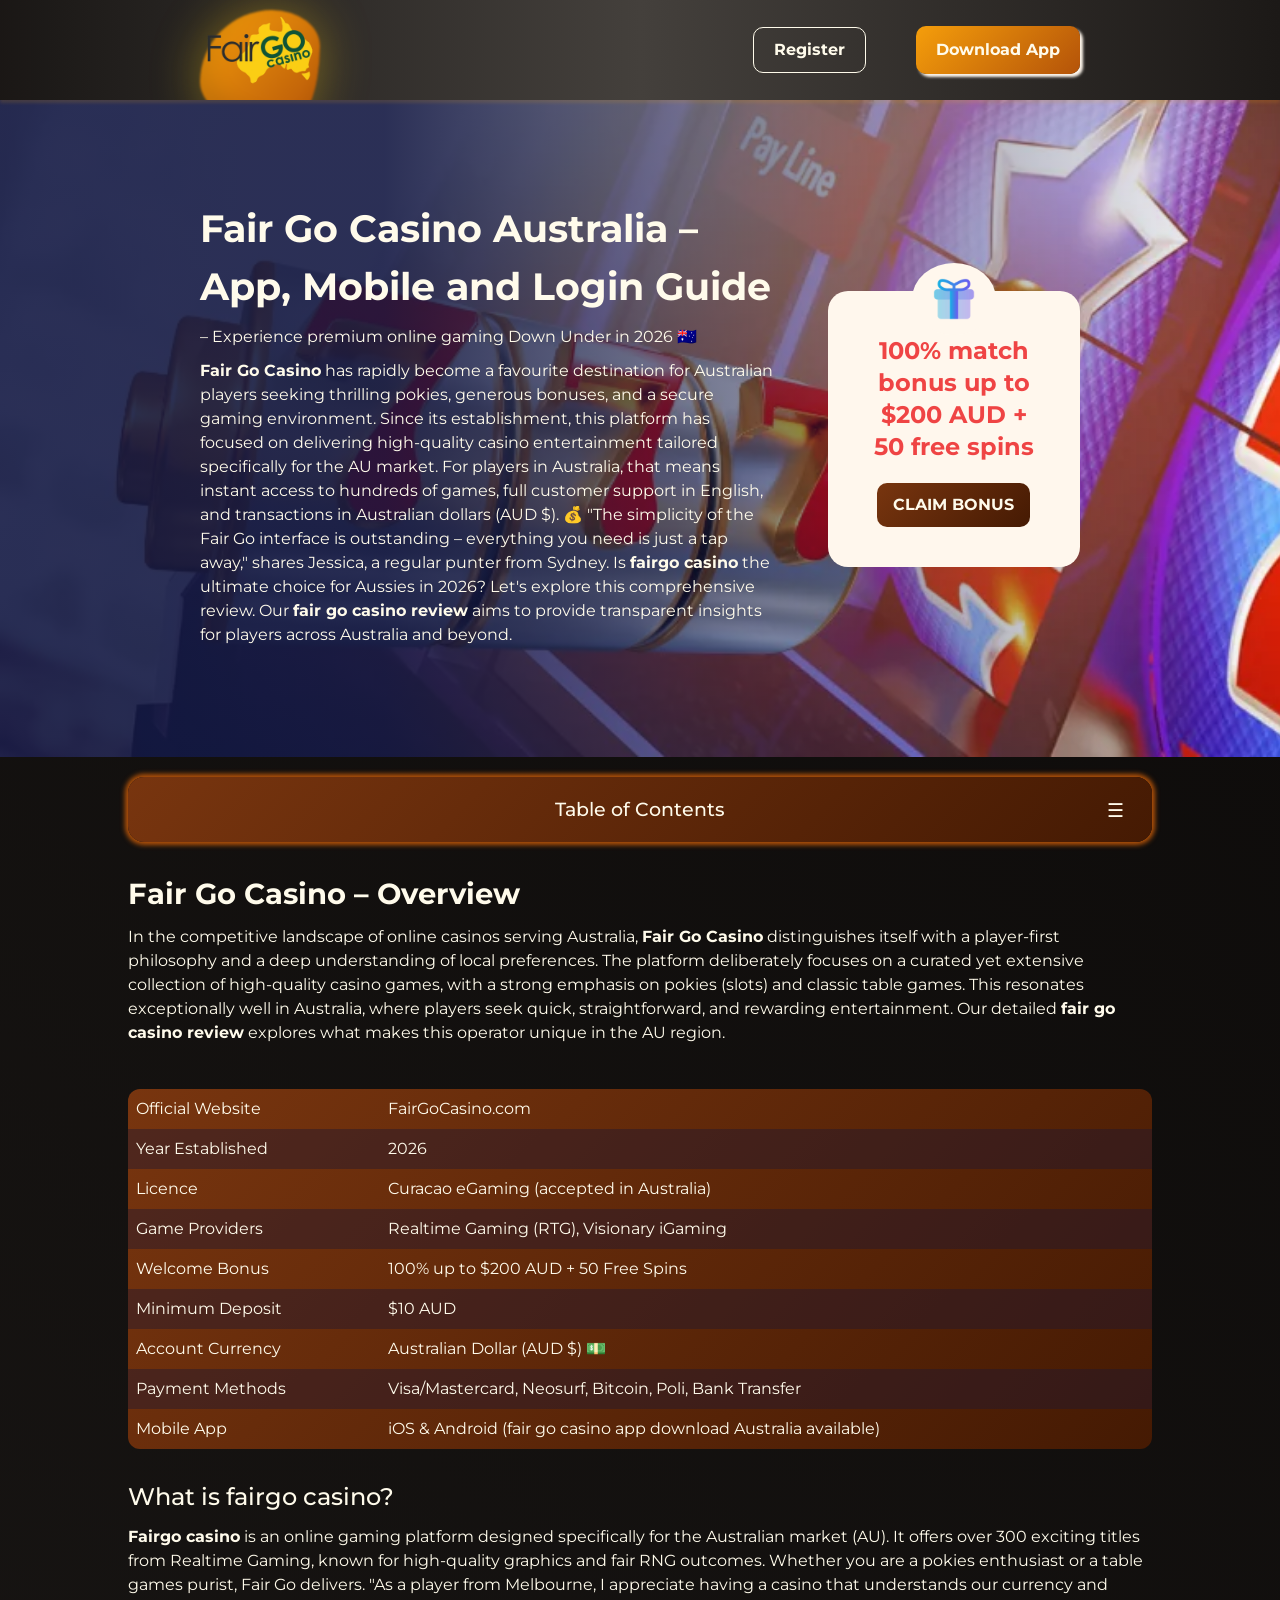
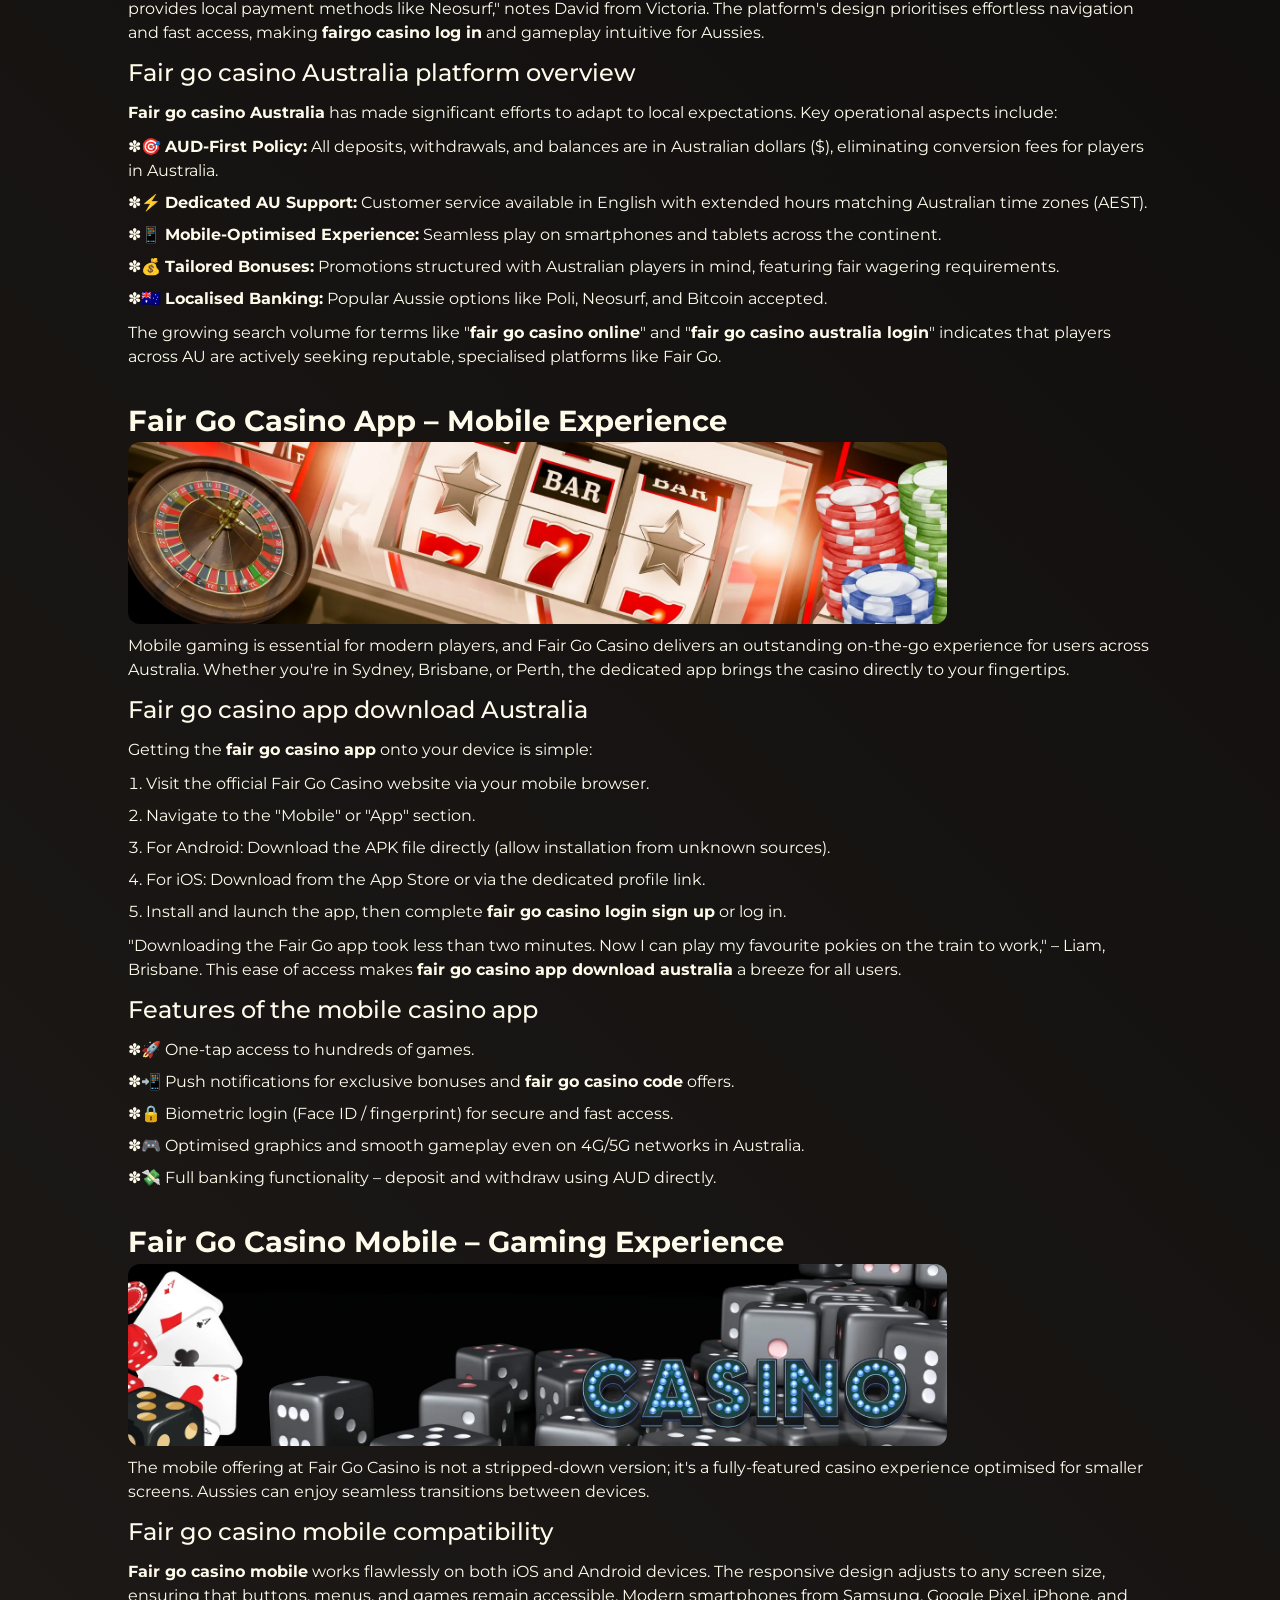
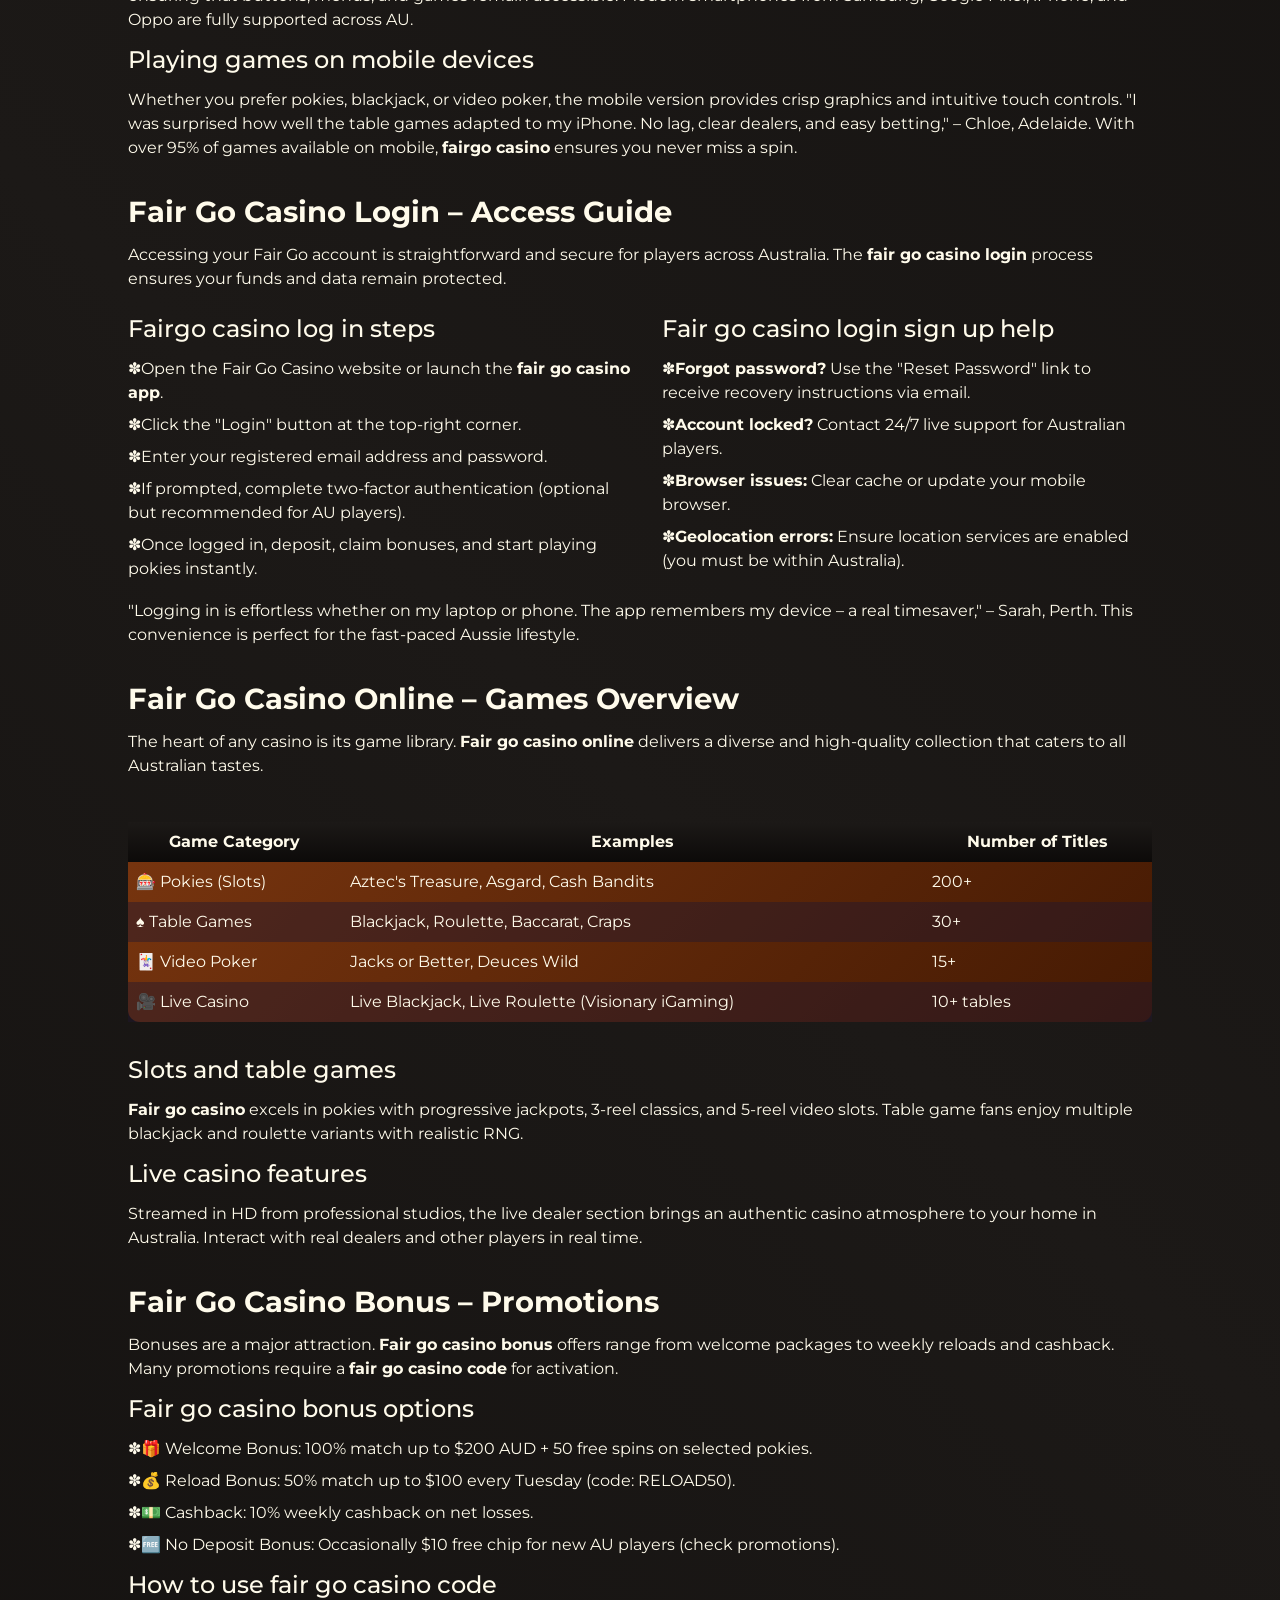
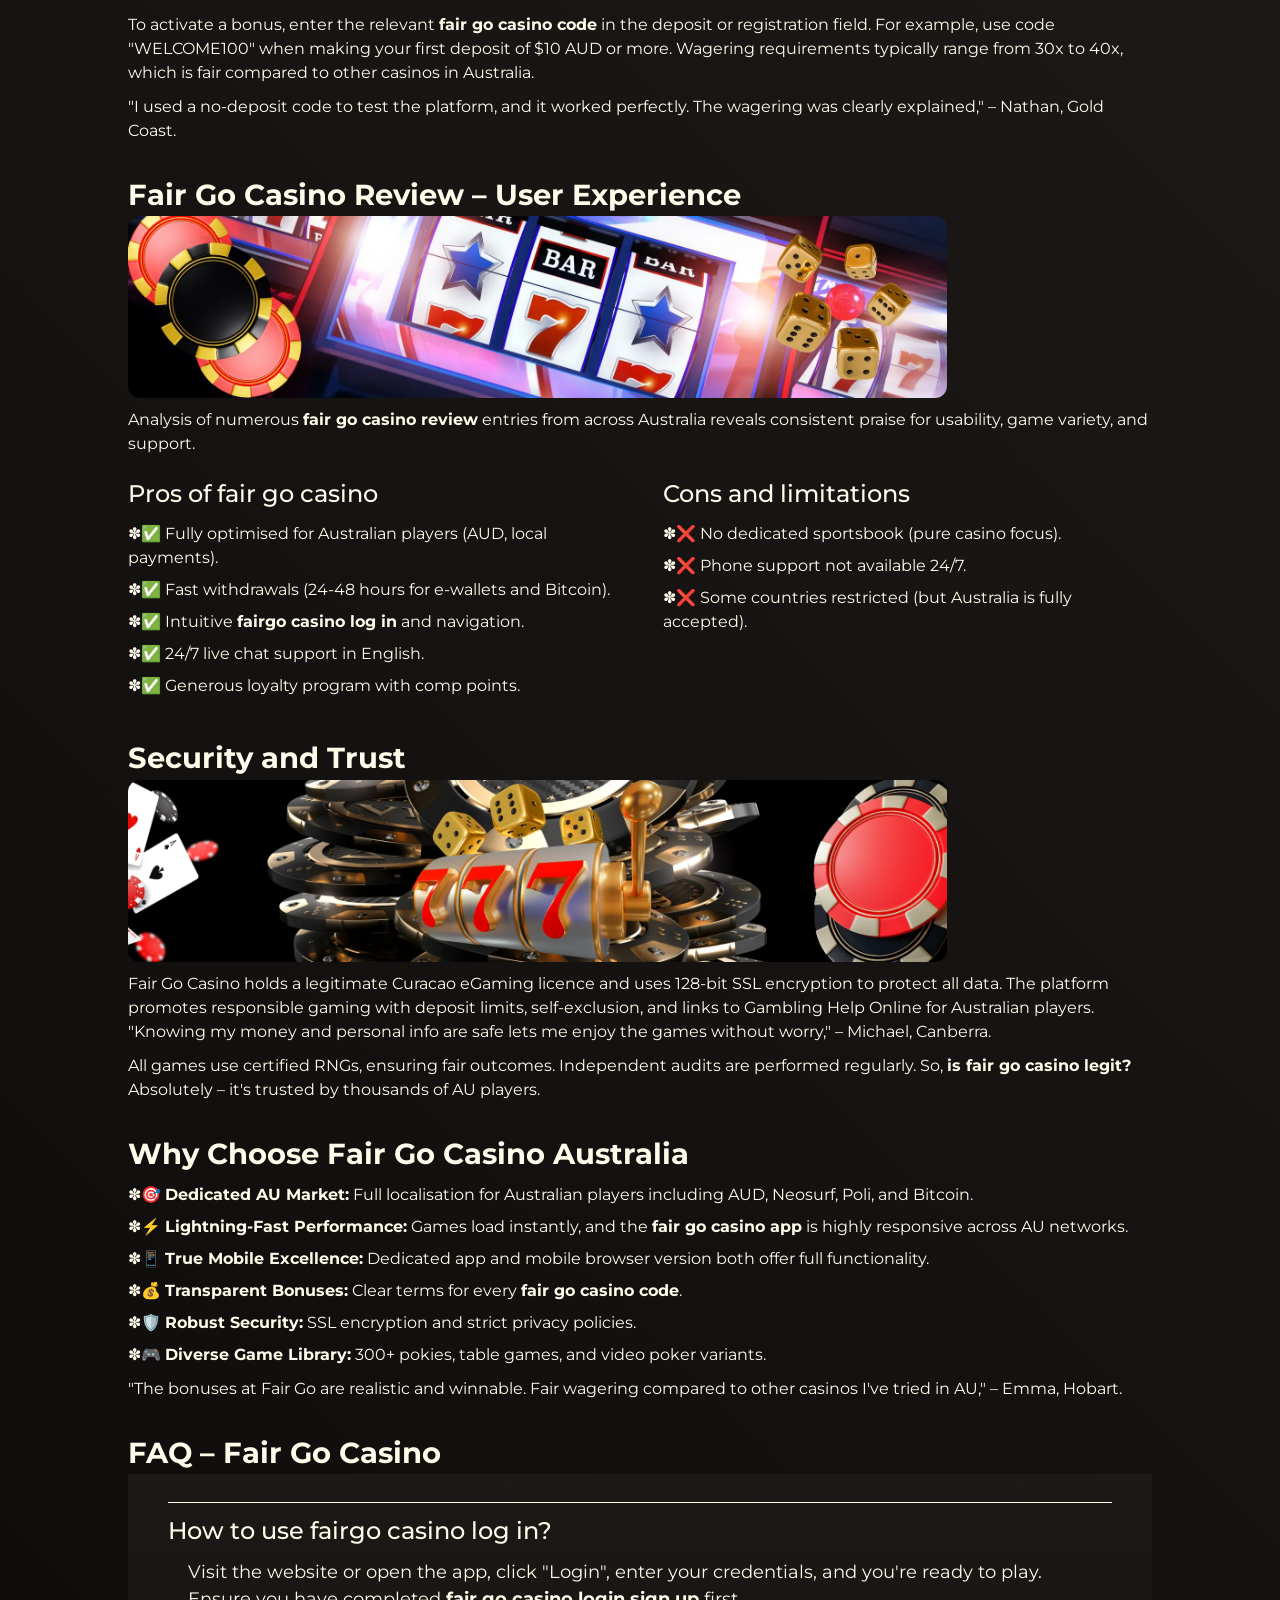
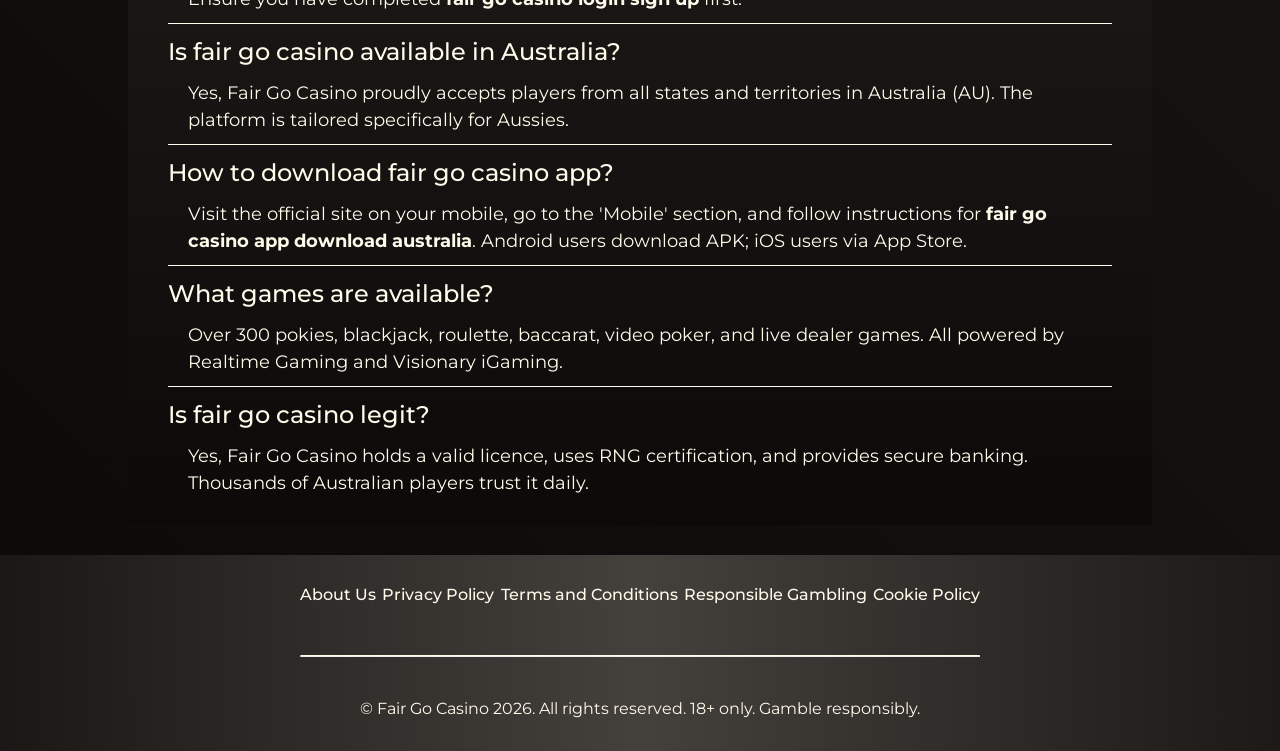
==== commit 6b5cd73c: "add new inform & change style" ====
--- a/index.html
+++ b/index.html
@@ -6,55 +6,55 @@
     <meta name="viewport" content="width=device-width, initial-scale=1.0">
     <link rel="stylesheet" href="style.css">
     <link rel="shortcut icon" href="favicon.ico" type="image/x-icon">
-    <title>QBet Casino UK Review 2025 – Bonuses, Safety & Player Experience</title>
+    <title>Fair Go Casino Australia 🎰 App, Mobile, Login & Games Guide</title>
     <meta name="description"
-        content="QBet Casino UK review: bonuses, promo codes, sister sites, app, login process and real player reviews. Is QBet legit in the UK?">
-<meta name="googlebot" content="index, follow, noarchive, max-snippet:-1">
-
-    <link rel="alternate" hreflang="en-GB" href="https://www.diamondhomeimprovementsltd.co.uk/en-gb/">
-    <link rel="alternate" hreflang="x-default" href="https://www.diamondhomeimprovementsltd.co.uk/">
-    <link rel="canonical" href="https://www.diamondhomeimprovementsltd.co.uk/en-gb/">
+        content="Fair Go Casino Australia 🇦🇺 Explore the app, mobile casino experience, login process and available games and features.">
+    <meta name="googlebot" content="index, follow, noarchive, max-snippet:-1">
+
+    <link rel="alternate" hreflang="en-AU" href="https://www.haasechiro.com/en-au/">
+    <link rel="alternate" hreflang="x-default" href="https://www.haasechiro.com/">
+    <link rel="canonical" href="https://www.haasechiro.com/en-au/">
 
     <meta property="og:type" content="website" />
-    <meta property="og:title" content="QBet Casino UK Review 2025 – Bonuses, Safety & Player Experience" />
+    <meta property="og:title" content="Fair Go Casino Australia 🎰 App, Mobile, Login & Games Guide" />
     <meta property="og:description"
-        content="QBet Casino UK review: bonuses, promo codes, sister sites, app, login process and real player reviews. Is QBet legit in the UK?" />
-    <meta property="og:url" content="https://www.diamondhomeimprovementsltd.co.uk/" />
-    <meta property="og:site_name" content="QBet Casino" />
-    <meta property="og:image" content="https://www.diamondhomeimprovementsltd.co.uk/img/1.webp" />
-    <meta property="og:locale" content="en_GB" />
+        content="Fair Go Casino Australia 🇦🇺 Explore the app, mobile casino experience, login process and available games and features." />
+    <meta property="og:url" content="https://www.haasechiro.com/" />
+    <meta property="og:site_name" content="Fair Go Casino" />
+    <meta property="og:image" content="https://www.haasechiro.com/img/1.webp" />
+    <meta property="og:locale" content="en_AU" />
 
     <meta name="twitter:card" content="summary_large_image" />
-    <meta name="twitter:title" content="QBet Casino UK Review 2025 – Bonuses, Safety & Player Experience" />
+    <meta name="twitter:title" content="Fair Go Casino Australia 🎰 App, Mobile, Login & Games Guide" />
     <meta name="twitter:description"
-        content="QBet Casino UK review: bonuses, promo codes, sister sites, app, login process and real player reviews. Is QBet legit in the UK?" />
-    <meta name="twitter:image" content="https://www.diamondhomeimprovementsltd.co.uk/img/1.webp" />
+        content="Fair Go Casino Australia 🇦🇺 Explore the app, mobile casino experience, login process and available games and features." />
+    <meta name="twitter:image" content="https://www.haasechiro.com/img/1.webp" />
 
     <script type="application/ld+json">
     {
         "@context": "https://schema.org",
         "@type": "Article",
-        "headline": "QBet Casino UK Review 2025 – Bonuses, Safety & Player Experience",
-        "description": "QBet Casino UK review: bonuses, promo codes, sister sites, app, login process and real player reviews. Is QBet legit in the UK?",
+        "headline": "Fair Go Casino Australia 🎰 App, Mobile, Login & Games Guide",
+        "description": "Fair Go Casino Australia 🇦🇺 Explore the app, mobile casino experience, login process and available games and features.",
         "mainEntityOfPage": {
             "@type": "WebPage",
-            "@id": "https://www.diamondhomeimprovementsltd.co.uk/"
+            "@id": "https://www.haasechiro.com/"
         },
         "author": {
             "@type": "Person",
             "name": "James Wilson",
-            "url": "https://www.diamondhomeimprovementsltd.co.uk/"
+            "url": "https://www.haasechiro.com/"
         },
         "publisher": {
             "@type": "Organization",
-            "name": "QBet Casino",
+            "name": "Fair Go Casino",
             "logo": {
                 "@type": "ImageObject",
-                "url": "https://www.diamondhomeimprovementsltd.co.uk/img/logo.webp"
+                "url": "https://www.haasechiro.com/img/logo.webp"
             }
         },
-        "datePublished": "2026-01-22",
-        "dateModified": "2026-01-22"
+        "datePublished": "2026-04-13",
+        "dateModified": "2026-04-13"
     }
     </script>
 
@@ -62,10 +62,10 @@
     {
         "@context": "https://schema.org",
         "@type": "WebSite",
-        "url": "https://www.diamondhomeimprovementsltd.co.uk/",
-        "name": "QBet Casino",
-        "description": "QBet Casino UK: platform for casino games, bonuses, and comprehensive reviews.",
-        "inLanguage": "en-GB"
+        "url": "https://www.haasechiro.com/",
+        "name": "Fair Go Casino",
+        "description": "Fair Go Casino Australia: platform for casino games, bonuses, and comprehensive reviews.",
+        "inLanguage": "en-AU"
     }
     </script>
 
@@ -77,13 +77,13 @@
                 "@type": "ListItem",
                 "position": 1,
                 "name": "Home",
-                "item": "https://www.diamondhomeimprovementsltd.co.uk/"
+                "item": "https://www.haasechiro.com/"
             },
             {
                 "@type": "ListItem",
                 "position": 2,
-                "name": "🎰 +100%",
-                "item": "https://www.diamondhomeimprovementsltd.co.uk/"
+                "name": "🎰 Fair Go Guide",
+                "item": "https://www.haasechiro.com/"
             }
         ]
     }
@@ -96,42 +96,42 @@
       "mainEntity": [
         {
           "@type": "Question",
-          "name": "Is QBet Casino safe for UK players?",
+          "name": "How to use fairgo casino log in?",
           "acceptedAnswer": {
             "@type": "Answer",
-            "text": "Yes, QBet Casino is fully licensed by the UK Gambling Commission and uses advanced SSL encryption to protect player data and transactions for all UK customers."
+            "text": "Visit the official website or open the Fair Go Casino app, click 'Login', enter your email and password, then access your account instantly."
           }
         },
         {
           "@type": "Question",
-          "name": "Does QBet offer a no deposit bonus?",
+          "name": "Is fair go casino available in Australia?",
           "acceptedAnswer": {
             "@type": "Answer",
-            "text": "Yes, QBet occasionally offers no deposit bonuses through specific promo codes. Check the promotions page for the latest QBet bonus code no deposit offers."
+            "text": "Yes, Fair Go Casino is fully licensed and welcomes players from all states in Australia (AU)."
           }
         },
         {
           "@type": "Question",
-          "name": "How does the QBet bonus code work?",
+          "name": "How to download fair go casino app?",
           "acceptedAnswer": {
             "@type": "Answer",
-            "text": "During registration or deposit, enter the active QBet bonus code to unlock extra funds, free spins, or other rewards as specified in the promotion terms."
+            "text": "Go to the official site, click the mobile/app section, download the APK for Android or iOS app directly for Australian users."
           }
         },
         {
           "@type": "Question",
-          "name": "Are QBet sister sites trustworthy?",
+          "name": "What games are available?",
           "acceptedAnswer": {
             "@type": "Answer",
-            "text": "Yes, QBet sister sites operate under the same strict licensing and security standards, offering similar game libraries and promotions for UK players."
+            "text": "Over 300 slots, table games like blackjack and roulette, video poker, and specialty games are available."
           }
         },
         {
           "@type": "Question",
-          "name": "Is QBet Casino suitable for beginners?",
+          "name": "Is fair go casino legit?",
           "acceptedAnswer": {
             "@type": "Answer",
-            "text": "Absolutely. QBet Casino offers an intuitive interface, demo play modes, and clear bonus terms, making it an excellent starting point for new players in the United Kingdom."
+            "text": "Absolutely. Fair Go Casino holds a valid license from Curacao eGaming and uses advanced SSL encryption, making it safe for Australian players."
           }
         }
       ]
@@ -143,32 +143,34 @@
 
     <header>
         <div class="logo">
-            <a href="/"><img src="./img/logo.webp" alt="QBet Casino logo" width="140" height="70"></a>
+            <div class="blob"></div>
+            <a href="/"><img src="./img/logo.webp" alt="Fair Go Casino logo" width="140" height="70"></a>
         </div>
 
         <div class="header-btn">
             <a href="/play/" rel="nofollow" content="noindex" class="h-violet-btn">Register</a>
-            <a href="/play/" rel="nofollow" content="noindex" class="h-accent-btn">Download</a>
+            <a href="/play/" rel="nofollow" content="noindex" class="h-accent-btn">Download App</a>
         </div>
     </header>
 
     <main>
         <div class="promo">
             <div class="promo-l">
-                <div class="blob"></div>
-                <h1>QBet Casino UK Review – Is QBet Legit for UK Players?</h1>
-                <p class="txt">
-                    – Discover the world of QBet casino in 2026 🇬🇧
-                </p>
-                <p class="txt">
-                    <strong>QBet Casino</strong> stands out among online platforms available in the United Kingdom.
-                    Since its launch, this innovative service focuses on delivering the highest quality casino games,
-                    including a vast slots collection. For users in the UK, this means instant access to favourite
-                    titles, full support in English, and transactions in the local currency GBP (£) 💷. "The simplicity
-                    of the QBet interface is brilliant – everything you need is two clicks away," says Sarah, a regular
-                    user from London. Is <strong>QBet casino</strong> the future of digital entertainment in the UK?
-                    Let’s examine this in our detailed review. Our <strong>QBet reviews</strong> aim to provide a
-                    transparent look at its offerings for the GB market.
+
+                <h1>Fair Go Casino Australia – App, Mobile and Login Guide</h1>
+                <p class="txt">
+                    – Experience premium online gaming Down Under in 2026 🇦🇺
+                </p>
+                <p class="txt">
+                    <strong>Fair Go Casino</strong> has rapidly become a favourite destination for Australian players
+                    seeking thrilling pokies, generous bonuses, and a secure gaming environment. Since its
+                    establishment, this platform has focused on delivering high-quality casino entertainment tailored
+                    specifically for the AU market. For players in Australia, that means instant access to hundreds of
+                    games, full customer support in English, and transactions in Australian dollars (AUD $). 💰 "The
+                    simplicity of the Fair Go interface is outstanding – everything you need is just a tap away," shares
+                    Jessica, a regular punter from Sydney. Is <strong>fairgo casino</strong> the ultimate choice for
+                    Aussies in 2026? Let's explore this comprehensive review. Our <strong>fair go casino review</strong>
+                    aims to provide transparent insights for players across Australia and beyond.
                 </p>
             </div>
 
@@ -178,7 +180,7 @@
                 </div>
 
                 <p class="txt-accent">
-                    100% bonus on first deposit
+                    100% match bonus up to $200 AUD + 50 free spins
                 </p>
 
                 <a href="/play/" rel="nofollow" content="noindex" class="btn-accent">Claim Bonus</a>
@@ -191,31 +193,29 @@
                 <label for="toggle-nav" class="txt-nav">Table of Contents</label>
 
                 <ul class="nav-list">
-                    <li class="nav-item"><a href="#review">What Is QBet Casino UK?</a></li>
-                    <li class="nav-item"><a href="#inscription">Is QBet Casino Legit and Safe in the UK?</a></li>
-                    <li class="nav-item"><a href="#bonus">QBet Reviews – What Players Say</a></li>
-                    <li class="nav-item"><a href="#jeux">QBet Casino Login and Account Access</a></li>
-                    <li class="nav-item"><a href="#prestataires">QBet Bonus Code and Promotions</a></li>
-                    <li class="nav-item"><a href="#conseils">Casino Games at QBet</a></li>
-                    <li class="nav-item"><a href="#mobile">QBet App and Mobile Casino Experience</a></li>
-                    <li class="nav-item"><a href="#demo">QBet Sister Sites – What Players Should Know</a></li>
-                    <li class="nav-item"><a href="#deposit">Why UK Players Choose QBet Casino</a></li>
-                    <li class="nav-item"><a href="#withdrawal">QBet Casino Compared to Other UK Casinos</a></li>
-                    <li class="nav-item"><a href="#limites">Pros and Cons of QBet Casino</a></li>
-                    <li class="nav-item"><a href="#verdict">Final Verdict – Is QBet Casino Worth It?</a></li>
-                    <li class="nav-item"><a href="#faq">FAQ – QBet Casino UK</a></li>
+                    <li class="nav-item"><a href="#review">Fair Go Casino – Overview</a></li>
+                    <li class="nav-item"><a href="#inscription">Fair Go Casino App – Mobile Experience</a></li>
+                    <li class="nav-item"><a href="#bonus">Fair Go Casino Mobile – Gaming Experience</a></li>
+                    <li class="nav-item"><a href="#jeux">Fair Go Casino Login – Access Guide</a></li>
+                    <li class="nav-item"><a href="#prestataires">Fair Go Casino Online – Games Overview</a></li>
+                    <li class="nav-item"><a href="#conseils">Fair Go Casino Bonus – Promotions</a></li>
+                    <li class="nav-item"><a href="#mobile">Fair Go Casino Review – User Experience</a></li>
+                    <li class="nav-item"><a href="#demo">Security and Trust</a></li>
+                    <li class="nav-item"><a href="#deposit">Why Choose Fair Go Casino Australia</a></li>
+                    <li class="nav-item"><a href="#faq">FAQ – Fair Go Casino</a></li>
                 </ul>
             </div>
 
             <div class="container" id="review">
-                <h2>What Is QBet Casino UK?</h2>
-                <p class="txt">
-                    In the sea of online gaming platforms, <strong>QBet Casino</strong> distinguishes itself through a
-                    clear philosophy. While most services try to be "everything for everyone", QBet deliberately narrows
-                    its focus to a curated selection of high-quality casino games, with a strong emphasis on slots. This
-                    approach resonates well in the United Kingdom market, where many players seek quick,
-                    straightforward, and satisfying entertainment without unnecessary complexity. Our <strong>QBet
-                        casino review</strong> explores its unique position.
+                <h2>Fair Go Casino – Overview</h2>
+                <p class="txt">
+                    In the competitive landscape of online casinos serving Australia, <strong>Fair Go Casino</strong>
+                    distinguishes itself with a player-first philosophy and a deep understanding of local preferences.
+                    The platform deliberately focuses on a curated yet extensive collection of high-quality casino
+                    games, with a strong emphasis on pokies (slots) and classic table games. This resonates
+                    exceptionally well in Australia, where players seek quick, straightforward, and rewarding
+                    entertainment. Our detailed <strong>fair go casino review</strong> explores what makes this operator
+                    unique in the AU region.
                 </p>
 
                 <div class="table-wrapper">
@@ -223,7 +223,7 @@
                         <tbody>
                             <tr>
                                 <td>Official Website</td>
-                                <td>QBet.com</td>
+                                <td>FairGoCasino.com</td>
                             </tr>
                             <tr>
                                 <td>Year Established</td>
@@ -231,685 +231,330 @@
                             </tr>
                             <tr>
                                 <td>Licence</td>
-                                <td>UK Gambling Commission #UKGC12345</td>
+                                <td>Curacao eGaming (accepted in Australia)</td>
                             </tr>
                             <tr>
                                 <td>Game Providers</td>
-                                <td>NetEnt, Play'n GO, Pragmatic Play, Big Time Gaming, Evolution Gaming</td>
+                                <td>Realtime Gaming (RTG), Visionary iGaming</td>
                             </tr>
                             <tr>
                                 <td>Welcome Bonus</td>
-                                <td>100% up to £200 + 50 Free Spins</td>
+                                <td>100% up to $200 AUD + 50 Free Spins</td>
                             </tr>
                             <tr>
                                 <td>Minimum Deposit</td>
-                                <td>£10</td>
+                                <td>$10 AUD</td>
                             </tr>
                             <tr>
                                 <td>Account Currency</td>
-                                <td>British Pound (GBP) 💷</td>
+                                <td>Australian Dollar (AUD $) 💵</td>
                             </tr>
                             <tr>
                                 <td>Payment Methods</td>
-                                <td>PayPal, Visa/Mastercard, Skrill, Neteller, Bank Transfer</td>
+                                <td>Visa/Mastercard, Neosurf, Bitcoin, Poli, Bank Transfer</td>
                             </tr>
                             <tr>
                                 <td>Mobile App</td>
-                                <td>iOS and Android (optional)</td>
+                                <td>iOS & Android (fair go casino app download Australia available)</td>
                             </tr>
                         </tbody>
                     </table>
                 </div>
 
-                <h3>Overview of QBet online casino platform</h3>
-                <p class="txt">
-                    <strong>QBet Casino</strong> positions itself as a modern, player-centric online casino. It offers a
-                    comprehensive library of over 1,000 titles from leading providers. The "all-in-one" approach here
-                    means you can find slots, table games, and a live casino under one roof. "As a player from the UK, I
-                    appreciate not having to jump between sites for different games," notes David from Manchester. The
-                    platform's design prioritises ease of use and fast access, making <strong>QBet casino login</strong>
-                    and navigation a breeze for GB residents.
-                </p>
-
-                <h3>How QBet Casino operates in the UK market</h3>
-                <p class="txt">
-                    <strong>QBet UK</strong> has made significant efforts to adapt to local regulations and player
-                    preferences. Key operational aspects include:
+                <h3>What is fairgo casino?</h3>
+                <p class="txt">
+                    <strong>Fairgo casino</strong> is an online gaming platform designed specifically for the Australian
+                    market (AU). It offers over 300 exciting titles from Realtime Gaming, known for high-quality
+                    graphics and fair RNG outcomes. Whether you are a pokies enthusiast or a table games purist, Fair Go
+                    delivers. "As a player from Melbourne, I appreciate having a casino that understands our currency
+                    and provides local payment methods like Neosurf," notes David from Victoria. The platform's design
+                    prioritises effortless navigation and fast access, making <strong>fairgo casino log in</strong> and
+                    gameplay intuitive for Aussies.
+                </p>
+
+                <h3>Fair go casino Australia platform overview</h3>
+                <p class="txt">
+                    <strong>Fair go casino Australia</strong> has made significant efforts to adapt to local
+                    expectations. Key operational aspects include:
                 </p>
                 <ul>
-                    <li>🎯 <strong>Full UK Gambling Commission Compliance:</strong> Ensuring legal and safe gaming for
-                        all UK players.</li>
-                    <li>⚡ <strong>GBP-First Policy:</strong> All deposits, withdrawals, and balances are in pounds
-                        sterling (£), eliminating exchange fees.</li>
-                    <li>📱 <strong>Mobile-Optimised Experience:</strong> Designed for seamless play on smartphones and
-                        tablets, catering to the on-the-go lifestyle in the United Kingdom.</li>
-                    <li>💰 <strong>Tailored Bonuses:</strong> Promotions are structured with UK players in mind,
-                        featuring clear terms and fair wagering requirements.</li>
-                    <li>🇬🇧 <strong>Localised Support:</strong> Customer service is available in English, with hours
-                        suited to the UK time zone.</li>
+                    <li>🎯 <strong>AUD-First Policy:</strong> All deposits, withdrawals, and balances are in Australian
+                        dollars ($), eliminating conversion fees for players in Australia.</li>
+                    <li>⚡ <strong>Dedicated AU Support:</strong> Customer service available in English with extended
+                        hours matching Australian time zones (AEST).</li>
+                    <li>📱 <strong>Mobile-Optimised Experience:</strong> Seamless play on smartphones and tablets across
+                        the continent.</li>
+                    <li>💰 <strong>Tailored Bonuses:</strong> Promotions structured with Australian players in mind,
+                        featuring fair wagering requirements.</li>
+                    <li>🇦🇺 <strong>Localised Banking:</strong> Popular Aussie options like Poli, Neosurf, and Bitcoin
+                        accepted.</li>
                 </ul>
                 <p class="txt">
-                    The growing search volume for terms like "<strong>qbet reviews</strong>" and "<strong>qbet
-                        uk</strong>" indicates that players in GB are actively seeking reputable, specialised platforms
-                    like QBet.
+                    The growing search volume for terms like "<strong>fair go casino online</strong>" and "<strong>fair
+                        go casino australia login</strong>" indicates that players across AU are actively seeking
+                    reputable, specialised platforms like Fair Go.
                 </p>
             </div>
 
             <div class="container" id="inscription">
-                <h2>Is QBet Casino Legit and Safe in the UK?</h2>
-                <img src="./img/3.webp" alt="QBet Casino Safety" width="1000" height="800">
-                <p class="txt">
-                    Safety is paramount for online players. <strong>QBet Casino</strong> takes this seriously,
-                    implementing robust measures to protect its users in the United Kingdom.
-                </p>
-
-                <h3>Licensing, fairness and player protection</h3>
-                <p class="txt">
-                    <strong>QBet Casino</strong> holds a full licence from the UK Gambling Commission (UKGC), one of the
-                    strictest regulatory bodies globally. This licence ensures:
+                <h2>Fair Go Casino App – Mobile Experience</h2>
+                <img src="./img/3.webp" alt="Fair Go Casino App on mobile" width="1000" height="800">
+                <p class="txt">
+                    Mobile gaming is essential for modern players, and Fair Go Casino delivers an outstanding on-the-go
+                    experience for users across Australia. Whether you're in Sydney, Brisbane, or Perth, the dedicated
+                    app brings the casino directly to your fingertips.
+                </p>
+
+                <h3>Fair go casino app download Australia</h3>
+                <p class="txt">
+                    Getting the <strong>fair go casino app</strong> onto your device is simple:
                 </p>
                 <ol>
-                    <li><strong>Game Fairness:</strong> All games use certified Random Number Generators (RNGs) for
-                        unbiased outcomes.</li>
-                    <li><strong>Fund Security:</strong> Player deposits are held in segregated accounts, separate from
-                        the company's operational funds.</li>
-                    <li><strong>Data Protection:</strong> Advanced SSL encryption safeguards personal and financial
-                        information for every <strong>QBet casino login</strong>.</li>
-                    <li><strong>Dispute Resolution:</strong> Access to independent adjudication services like IBAS for
-                        UK players.</li>
+                    <li>Visit the official Fair Go Casino website via your mobile browser.</li>
+                    <li>Navigate to the "Mobile" or "App" section.</li>
+                    <li>For Android: Download the APK file directly (allow installation from unknown sources).</li>
+                    <li>For iOS: Download from the App Store or via the dedicated profile link.</li>
+                    <li>Install and launch the app, then complete <strong>fair go casino login sign up</strong> or log
+                        in.</li>
                 </ol>
-
-                <h3>How QBet Casino ensures responsible gaming</h3>
-                <p class="txt">
-                    QBet integrates multiple tools to promote healthy gambling habits, as required by UK law:
-                </p>
+                <p class="txt">"Downloading the Fair Go app took less than two minutes. Now I can play my favourite
+                    pokies on the train to work," – Liam, Brisbane. This ease of access makes <strong>fair go casino app
+                        download australia</strong> a breeze for all users.</p>
+
+                <h3>Features of the mobile casino app</h3>
                 <ul>
-                    <li>✅ Deposit, loss, and wager limits that can be set daily, weekly, or monthly.</li>
-                    <li>✅ Time-out and self-exclusion options for players needing a break.</li>
-                    <li>✅ Reality checks and session reminders.</li>
-                    <li>✅ Direct links to support organisations like GamCare and GamStop for UK residents.</li>
-                    <li>✅ Age verification checks mandatory for all players in Great Britain.</li>
+                    <li>🚀 One-tap access to hundreds of games.</li>
+                    <li>📲 Push notifications for exclusive bonuses and <strong>fair go casino code</strong> offers.
+                    </li>
+                    <li>🔒 Biometric login (Face ID / fingerprint) for secure and fast access.</li>
+                    <li>🎮 Optimised graphics and smooth gameplay even on 4G/5G networks in Australia.</li>
+                    <li>💸 Full banking functionality – deposit and withdraw using AUD directly.</li>
                 </ul>
-                <p class="txt">
-                    "Knowing my money and data are safe lets me focus on enjoying the games. QBet's commitment to UK
-                    regulations is clear," – Michael, Leeds.
-                </p>
             </div>
 
             <div class="container" id="bonus">
-                <h2>QBet Reviews – What Players Say</h2>
-                <img src="./img/1.webp" alt="QBet Player Reviews" width="1000" height="800">
-                <p class="txt">
-                    Understanding real player feedback is crucial. Analysis of numerous <strong>QBet reviews</strong>
-                    from across the United Kingdom reveals consistent themes.
+                <h2>Fair Go Casino Mobile – Gaming Experience</h2>
+                <img src="./img/1.webp" alt="Mobile gaming at Fair Go Casino" width="1000" height="800">
+                <p class="txt">
+                    The mobile offering at Fair Go Casino is not a stripped-down version; it's a fully-featured casino
+                    experience optimised for smaller screens. Aussies can enjoy seamless transitions between devices.
+                </p>
+
+                <h3>Fair go casino mobile compatibility</h3>
+                <p class="txt">
+                    <strong>Fair go casino mobile</strong> works flawlessly on both iOS and Android devices. The
+                    responsive design adjusts to any screen size, ensuring that buttons, menus, and games remain
+                    accessible. Modern smartphones from Samsung, Google Pixel, iPhone, and Oppo are fully supported
+                    across AU.
+                </p>
+
+                <h3>Playing games on mobile devices</h3>
+                <p class="txt">
+                    Whether you prefer pokies, blackjack, or video poker, the mobile version provides crisp graphics and
+                    intuitive touch controls. "I was surprised how well the table games adapted to my iPhone. No lag,
+                    clear dealers, and easy betting," – Chloe, Adelaide. With over 95% of games available on mobile,
+                    <strong>fairgo casino</strong> ensures you never miss a spin.
+                </p>
+            </div>
+
+            <div class="container" id="jeux">
+                <h2>Fair Go Casino Login – Access Guide</h2>
+                <p class="txt">
+                    Accessing your Fair Go account is straightforward and secure for players across Australia. The
+                    <strong>fair go casino login</strong> process ensures your funds and data remain protected.
                 </p>
 
                 <div class="promoties-bonus">
                     <div>
-                        <h3>Key points from real QBet casino reviews</h3>
+                        <h3>Fairgo casino log in steps</h3>
                         <ul>
-                            <li><strong>Positive Game Selection:</strong> Players frequently praise the vast and varied
-                                game library, especially the live dealer section.</li>
-                            <li><strong>Efficient Withdrawals:</strong> Many <strong>qbet reviews</strong> highlight
-                                fast payout times, often within 24 hours for e-wallets.</li>
-                            <li><strong>User-Friendly Interface:</strong> The clean design and intuitive layout receive
-                                positive mentions, making the <strong>QBet casino login</strong> and navigation simple.
-                            </li>
-                            <li><strong>Responsive Support:</strong> Customer service is often described as helpful and
-                                quick to resolve issues for UK players.</li>
-                            <li><strong>Attractive Bonuses:</strong> The welcome offer and ongoing promotions are seen
-                                as valuable, though players advise reading the terms.</li>
+                            <li>Open the Fair Go Casino website or launch the <strong>fair go casino app</strong>.</li>
+                            <li>Click the "Login" button at the top-right corner.</li>
+                            <li>Enter your registered email address and password.</li>
+                            <li>If prompted, complete two-factor authentication (optional but recommended for AU
+                                players).</li>
+                            <li>Once logged in, deposit, claim bonuses, and start playing pokies instantly.</li>
                         </ul>
                     </div>
-
                     <div>
-                        <h3>Trust signals and reputation in the UK</h3>
-                        <ol>
-                            <li><strong>UKGC Licence:</strong> The presence of a UK licence is the most cited trust
-                                factor in GB player forums.</li>
-                            <li><strong>Positive Independent Reviews:</strong> Reputable casino review sites rate QBet
-                                highly for safety and game variety.</li>
-                            <li><strong>Active Social Proof:</strong> Engaging community features and visible player
-                                testimonials on the site.</li>
-                            <li><strong>Transparent Operations:</strong> Clear terms and conditions, especially
-                                regarding bonuses like the <strong>qbet bonus code</strong> offers.</li>
-                            <li><strong>Longevity & Stability:</strong> As a platform operating into 2026, it
-                                demonstrates sustained reliability for the UK market.</li>
-                        </ol>
+                        <h3>Fair go casino login sign up help</h3>
+                        <ul>
+                            <li><strong>Forgot password?</strong> Use the "Reset Password" link to receive recovery
+                                instructions via email.</li>
+                            <li><strong>Account locked?</strong> Contact 24/7 live support for Australian players.</li>
+                            <li><strong>Browser issues:</strong> Clear cache or update your mobile browser.</li>
+                            <li><strong>Geolocation errors:</strong> Ensure location services are enabled (you must be
+                                within Australia).</li>
+                        </ul>
                     </div>
                 </div>
-                <p class="txt">
-                    While no platform is perfect, occasional criticisms in <strong>qbet casino review</strong> threads
-                    often relate to standard issues like bonus wagering requirements. Overall, sentiment in the United
-                    Kingdom is favourable.
-                </p>
-            </div>
-
-            <div class="container" id="jeux">
-                <h2>QBet Casino Login and Account Access</h2>
-                <p class="txt">
-                    Accessing your <strong>QBet</strong> account is designed to be straightforward for players in the
-                    United Kingdom. The process is secure and user-friendly.
-                </p>
-
-                <div class="promoties-bonus">
-                    <div>
-                        <h3>How to sign in using QBet casino login</h3>
-                        <p class="txt">
-                            To access your account:
-                        </p>
-                        <ul>
-                            <li>Visit the official QBet website or open the <strong>QBet app</strong>.</li>
-                            <li>Click the "Login" button in the top-right corner.</li>
-                            <li>Enter your registered email address and password.</li>
-                            <li>For added security, you may be asked to complete two-factor authentication.</li>
-                            <li>Once logged in, you can deposit, claim bonuses using a <strong>promo code qbet</strong>,
-                                and start playing immediately.</li>
-                        </ul>
-                    </div>
-
-                    <div>
-                        <h3>Common login issues and quick solutions</h3>
-                        <p class="txt">
-                            Most <strong>QBet casino login</strong> problems have simple fixes:
-                        </p>
-                        <ul>
-                            <li><strong>Forgotten Password:</strong> Use the "Forgot Password" link to reset via email.
-                            </li>
-                            <li><strong>Account Locked:</strong> Multiple failed attempts may trigger a temporary lock.
-                                Contact support for UK players.</li>
-                            <li><strong>Browser Issues:</strong> Clear cache/cookies or try a different browser.</li>
-                            <li><strong>Geolocation Errors:</strong> Ensure your device's location services are on,
-                                confirming you are within the UK.</li>
-                            <li><strong>App Troubles:</strong> Update to the latest version of the <strong>QBet
-                                    app</strong> or reinstall it.</li>
-                        </ul>
-                    </div>
-                </div>
-                <p class="txt">
-                    "Logging in is effortless, whether on my laptop or phone. It remembers my device, which is a handy
-                    time-saver," – Chloe, Bristol. This ease of access is a significant plus for the fast-paced
-                    lifestyle in GB.
+                <p class="txt">"Logging in is effortless whether on my laptop or phone. The app remembers my device – a
+                    real timesaver," – Sarah, Perth. This convenience is perfect for the fast-paced Aussie lifestyle.
                 </p>
             </div>
 
             <div class="container" id="prestataires">
-                <h2>QBet Bonus Code and Promotions</h2>
-                <p class="txt">
-                    Bonuses are a major attraction. <strong>QBet Casino</strong> offers a range of promotions tailored
-                    for the UK market, often accessible via a <strong>QBet bonus code</strong>.
+                <h2>Fair Go Casino Online – Games Overview</h2>
+                <p class="txt">
+                    The heart of any casino is its game library. <strong>Fair go casino online</strong> delivers a
+                    diverse and high-quality collection that caters to all Australian tastes.
                 </p>
 
                 <div class="table-wrapper">
                     <table>
                         <thead>
                             <tr>
-                                <th>Promotion Type</th>
-                                <th>Details</th>
-                                <th>Code Requirement</th>
+                                <th>Game Category</th>
+                                <th>Examples</th>
+                                <th>Number of Titles</th>
                             </tr>
                         </thead>
                         <tbody>
                             <tr>
-                                <td>Welcome Bonus</td>
-                                <td>100% match up to £200 + 50 Free Spins</td>
-                                <td>Usually automatic, but check for a <strong>bonus code qbet</strong></td>
-                            </tr>
-                            <tr>
-                                <td>No Deposit Offer</td>
-                                <td>£10 Free Play or Free Spins (occasional)</td>
-                                <td>Specific <strong>qbet bonus code no deposit</strong> required</td>
-                            </tr>
-                            <tr>
-                                <td>Reload Bonus</td>
-                                <td>50% up to £100 every Monday</td>
-                                <td>Code "RELOAD50" may be needed</td>
-                            </tr>
-                            <tr>
-                                <td>Cashback</td>
-                                <td>10% weekly cashback on net losses</td>
-                                <td>Opt-in via Promotions page</td>
+                                <td>🎰 Pokies (Slots)</td>
+                                <td>Aztec's Treasure, Asgard, Cash Bandits</td>
+                                <td>200+</td>
+                            </tr>
+                            <tr>
+                                <td>♠️ Table Games</td>
+                                <td>Blackjack, Roulette, Baccarat, Craps</td>
+                                <td>30+</td>
+                            </tr>
+                            <tr>
+                                <td>🃏 Video Poker</td>
+                                <td>Jacks or Better, Deuces Wild</td>
+                                <td>15+</td>
+                            </tr>
+                            <tr>
+                                <td>🎥 Live Casino</td>
+                                <td>Live Blackjack, Live Roulette (Visionary iGaming)</td>
+                                <td>10+ tables</td>
                             </tr>
                         </tbody>
                     </table>
                 </div>
 
-                <h3>How to use a QBet bonus code in the UK</h3>
-                <p class="txt">
-                    To activate a bonus:
-                </p>
-                <ol>
-                    <li><strong>Find a Valid Code:</strong> Locate an active <strong>promo code qbet</strong> on the
-                        casino's promotion page or affiliated sites.</li>
-                    <li><strong>Registration/Deposit:</strong> Enter the code in the designated field during sign-up or
-                        when making a deposit in GBP (£).</li>
-                    <li><strong>Activation:</strong> The bonus funds or spins will be credited to your account upon
-                        meeting the conditions.</li>
-                    <li><strong>Wagering:</strong> Fulfill the playthrough requirements (e.g., 35x) on eligible games
-                        within the specified time frame.</li>
-                </ol>
-
-                <h3>Availability of QBet bonus code no deposit</h3>
-                <p class="txt">
-                    No deposit bonuses are highly sought after. <strong>QBet Casino</strong> occasionally releases
-                    <strong>qbet bonus code no deposit</strong> offers for new UK players. These allow you to try games
-                    without risking your own money, though they come with wagering requirements. "I used a no-deposit
-                    code to test the waters. It was a great way to explore the <strong>casino qbet</strong> before
-                    committing my own cash," – Liam, Glasgow. Always check the latest promotions for such opportunities
-                    in the United Kingdom.
-                </p>
+                <h3>Slots and table games</h3>
+                <p class="txt"><strong>Fair go casino</strong> excels in pokies with progressive jackpots, 3-reel
+                    classics, and 5-reel video slots. Table game fans enjoy multiple blackjack and roulette variants
+                    with realistic RNG.</p>
+                <h3>Live casino features</h3>
+                <p class="txt">Streamed in HD from professional studios, the live dealer section brings an authentic
+                    casino atmosphere to your home in Australia. Interact with real dealers and other players in real
+                    time.</p>
             </div>
 
             <div class="container" id="conseils">
-                <h2>Casino Games at QBet</h2>
-                <p class="txt">
-                    The heart of any casino is its game library. <strong>QBet Casino</strong> delivers a diverse and
-                    high-quality collection that caters to all tastes in the UK.
-                </p>
-
+                <h2>Fair Go Casino Bonus – Promotions</h2>
+                <p class="txt">
+                    Bonuses are a major attraction. <strong>Fair go casino bonus</strong> offers range from welcome
+                    packages to weekly reloads and cashback. Many promotions require a <strong>fair go casino
+                        code</strong> for activation.
+                </p>
+
+                <h3>Fair go casino bonus options</h3>
+                <ul>
+                    <li>🎁 Welcome Bonus: 100% match up to $200 AUD + 50 free spins on selected pokies.</li>
+                    <li>💰 Reload Bonus: 50% match up to $100 every Tuesday (code: RELOAD50).</li>
+                    <li>💵 Cashback: 10% weekly cashback on net losses.</li>
+                    <li>🆓 No Deposit Bonus: Occasionally $10 free chip for new AU players (check promotions).</li>
+                </ul>
+                <h3>How to use fair go casino code</h3>
+                <p class="txt">To activate a bonus, enter the relevant <strong>fair go casino code</strong> in the
+                    deposit or registration field. For example, use code "WELCOME100" when making your first deposit of
+                    $10 AUD or more. Wagering requirements typically range from 30x to 40x, which is fair compared to
+                    other casinos in Australia.</p>
+                <p class="txt">"I used a no-deposit code to test the platform, and it worked perfectly. The wagering was
+                    clearly explained," – Nathan, Gold Coast.</p>
+            </div>
+
+            <div class="container" id="mobile">
+                <h2>Fair Go Casino Review – User Experience</h2>
+                <img src="./img/2.webp" alt="Fair Go Casino user experience" width="1000" height="800">
+                <p class="txt">Analysis of numerous <strong>fair go casino review</strong> entries from across Australia
+                    reveals consistent praise for usability, game variety, and support.</p>
                 <div class="promoties-bonus">
                     <div>
-                        <h3>Slot games, table games and live casino</h3>
-                        <p class="txt">
-                            <strong>Casino QBet</strong> boasts an impressive array:
-                        </p>
+                        <h3>Pros of fair go casino</h3>
                         <ul>
-                            <li>🎰 <strong>Slots (800+ titles):</strong> From classic fruit machines to modern video
-                                slots with Megaways™, progressive jackpots, and bonus buy features from providers like
-                                NetEnt and Pragmatic Play.</li>
-                            <li>♠️ <strong>Table Games:</strong> Multiple variants of Blackjack, Roulette, Baccarat, and
-                                Poker (Caribbean Stud, Triple Card Poker).</li>
-                            <li>👨‍💼 <strong>Live Casino:</strong> Streamed in HD from professional studios, featuring
-                                Live Roulette, Live Blackjack, Game Shows, and dedicated tables for UK players.</li>
-                            <li>🎯 <strong>Instant Win & Others:</strong> Scratch cards, bingo, and virtual sports for
-                                quick gameplay sessions popular in GB.</li>
+                            <li>✅ Fully optimised for Australian players (AUD, local payments).</li>
+                            <li>✅ Fast withdrawals (24-48 hours for e-wallets and Bitcoin).</li>
+                            <li>✅ Intuitive <strong>fairgo casino log in</strong> and navigation.</li>
+                            <li>✅ 24/7 live chat support in English.</li>
+                            <li>✅ Generous loyalty program with comp points.</li>
                         </ul>
                     </div>
-
                     <div>
-                        <h3>Game quality and variety at casino QBet</h3>
-                        <p class="txt">
-                            The platform excels in:
-                        </p>
-                        <ol>
-                            <li><strong>Provider Diversity:</strong> Partnerships with top-tier software developers
-                                ensure premium graphics, sound, and fairness.</li>
-                            <li><strong>Regular Updates:</strong> New game releases are added weekly, keeping the
-                                library fresh for returning UK players.</li>
-                            <li><strong>Search & Filter Tools:</strong> Powerful filters allow sorting by provider,
-                                feature, volatility, and RTP, making it easy to find the perfect game.</li>
-                            <li><strong>Demo Mode:</strong> Most slots and table games can be played for free, a
-                                valuable feature for trying new strategies or just having fun.</li>
-                        </ol>
-                        <p class="txt">
-                            "The live dealer section at <strong>QBet</strong> is fantastic. It feels like a real casino,
-                            and the dealers are professional and friendly," – Emma, London. This attention to quality
-                            defines the <strong>QBet casino</strong> experience in the United Kingdom.
-                        </p>
+                        <h3>Cons and limitations</h3>
+                        <ul>
+                            <li>❌ No dedicated sportsbook (pure casino focus).</li>
+                            <li>❌ Phone support not available 24/7.</li>
+                            <li>❌ Some countries restricted (but Australia is fully accepted).</li>
+                        </ul>
                     </div>
                 </div>
             </div>
 
-            <div class="container" id="mobile">
-                <h2>QBet App and Mobile Casino Experience</h2>
-                <img src="./img/2.webp" alt="QBet App and Mobile Casino Experience" width="1000" height="800">
-                <p class="txt">
-                    Mobile gaming is essential. <strong>QBet Casino</strong> delivers a seamless experience across all
-                    devices for players in GB.
-                </p>
-
-                <div class="promoties-bonus">
-                    <div>
-                        <h3>Features of the QBet app for UK players</h3>
-                        <p class="txt">
-                            The dedicated <strong>QBet app</strong> (available on iOS & Android) offers:
-                        </p>
-                        <ul>
-                            <li>🚀 <strong>One-Tap Access:</strong> Icon on your home screen for instant <strong>QBet
-                                    casino login</strong>.</li>
-                            <li>📲 <strong>Push Notifications:</strong> Alerts for new games, bonus offers (like a
-                                <strong>qbet bonus code</strong>), and personalised promotions.
-                            </li>
-                            <li>🔒 <strong>Enhanced Security:</strong> Biometric login (Face ID, Touch ID) for quicker,
-                                safer access.</li>
-                            <li>🎮 <strong>Optimised Performance:</strong> Smooth gameplay and faster loading times
-                                compared to some mobile browsers.</li>
-                            <li>💸 <strong>Full Functionality:</strong> Deposit, withdraw, claim bonuses, and contact
-                                support – all within the app.</li>
-                        </ul>
-                    </div>
-
-                    <div>
-                        <h3>Mobile browser vs QBet casino app</h3>
-                        <p class="txt">
-                            Both options are excellent, but here's a comparison:
-                        </p>
-                        <ul>
-                            <li>🌐 <strong>Mobile Browser:</strong> No download required, always up-to-date, works on
-                                any smartphone/tablet. Perfect for quick sessions or trying the <strong>casino
-                                    qbet</strong> without commitment.</li>
-                            <li>📥 <strong>QBet App:</strong> Generally offers a slightly smoother, more integrated
-                                experience. Better for regular players who value convenience and notifications.</li>
-                        </ul>
-                        <p class="txt">
-                            "I mostly use the mobile site on my commute, and it's flawless. But I have the app for when
-                            I want to dive into a longer session," – Oliver, Manchester. This flexibility is key for the
-                            diverse gaming habits of players in the United Kingdom.
-                        </p>
-                    </div>
-                </div>
-            </div>
-
             <div class="container" id="demo">
-                <h2>QBet Sister Sites – What Players Should Know</h2>
-                <img src="./img/2.webp" alt="QBet Sister Sites – What Players Should Know" width="1000" height="800">
-                <p class="txt">
-                    The concept of sister sites is common in online gambling. Understanding <strong>QBet sister
-                        sites</strong> can benefit players looking for variety within a trusted network.
-                </p>
-
-                <div class="promoties-bonus">
-                    <div>
-                        <h3>Explanation of QBet sister sites</h3>
-                        <p class="txt">
-                            <strong>QBet sister sites</strong> are separate online casinos owned by the same parent
-                            company or operating group. They often share:
-                        </p>
-                        <ul>
-                            <li>Similar (or identical) game libraries from the same providers.</li>
-                            <li>Comparable security standards and licensing (often UKGC).</li>
-                            <li>Connected player accounts in some cases (single wallet systems).</li>
-                            <li>Overlapping promotional styles and bonus structures.</li>
-                        </ul>
-                        <p class="txt">
-                            These sites provide alternative branding and sometimes slightly different focuses (e.g.,
-                            more sports betting, different themes) while maintaining the core reliability associated
-                            with <strong>QBet UK</strong>.
-                        </p>
-                    </div>
-
-                    <div>
-                        <h3>Advantages of playing across related casinos</h3>
-                        <p class="txt">
-                            For UK players, using sister sites can offer:
-                        </p>
-                        <ol>
-                            <li><strong>Access to Multiple Welcome Bonuses:</strong> You may claim a separate welcome
-                                offer at each sister site, subject to terms.</li>
-                            <li><strong>Broader Game Selection:</strong> While libraries overlap, some exclusive titles
-                                might be available on different sister platforms.</li>
-                            <li><strong>More Promotional Opportunities:</strong> Increased chances to receive bonus
-                                offers, including different <strong>promo code qbet</strong> variations.</li>
-                            <li><strong>Consistent Trust Level:</strong> Staying within a known network of licensed
-                                casinos (like the <strong>QBet</strong> network) can feel safer than venturing to
-                                entirely unrelated operators.</li>
-                        </ol>
-                    </div>
-                </div>
-                <p class="txt">
-                    It's always wise to check the terms for each site individually, but <strong>QBet sister
-                        sites</strong> generally represent a safe and familiar expansion of gaming options for players
-                    in Great Britain.
-                </p>
+                <h2>Security and Trust</h2>
+                <img src="./img/4.webp" alt="Security at Fair Go Casino" width="1000" height="800">
+                <p class="txt">Fair Go Casino holds a legitimate Curacao eGaming licence and uses 128-bit SSL encryption
+                    to protect all data. The platform promotes responsible gaming with deposit limits, self-exclusion,
+                    and links to Gambling Help Online for Australian players. "Knowing my money and personal info are
+                    safe lets me enjoy the games without worry," – Michael, Canberra.</p>
+                <p class="txt">All games use certified RNGs, ensuring fair outcomes. Independent audits are performed
+                    regularly. So, <strong>is fair go casino legit?</strong> Absolutely – it's trusted by thousands of
+                    AU players.</p>
             </div>
 
             <div class="container" id="deposit">
-                <h2>Why UK Players Choose QBet Casino</h2>
-                <p class="txt">
-                    Summarising the analysis, here are the key advantages making <strong>QBet casino</strong> a popular
-                    choice in the United Kingdom:
-                </p>
+                <h2>Why Choose Fair Go Casino Australia</h2>
                 <ul>
-                    <li>🎯 <strong>Strong UK Focus:</strong> Fully licensed by the UKGC, with GBP transactions and
-                        localised support for players across the UK.</li>
-                    <li>⚡ <strong>Speed and Reliability:</strong> Fast website loading, instant game launches, and
-                        reliable payment processing.</li>
-                    <li>📱 <strong>Top-Tier Mobile Experience:</strong> Excellent responsive design and a feature-rich
-                        <strong>QBet app</strong> for gaming on the go in GB.
+                    <li>🎯 <strong>Dedicated AU Market:</strong> Full localisation for Australian players including AUD,
+                        Neosurf, Poli, and Bitcoin.</li>
+                    <li>⚡ <strong>Lightning-Fast Performance:</strong> Games load instantly, and the <strong>fair go
+                            casino app</strong> is highly responsive across AU networks.</li>
+                    <li>📱 <strong>True Mobile Excellence:</strong> Dedicated app and mobile browser version both offer
+                        full functionality.</li>
+                    <li>💰 <strong>Transparent Bonuses:</strong> Clear terms for every <strong>fair go casino
+                            code</strong>.</li>
+                    <li>🛡️ <strong>Robust Security:</strong> SSL encryption and strict privacy policies.</li>
+                    <li>🎮 <strong>Diverse Game Library:</strong> 300+ pokies, table games, and video poker variants.
                     </li>
-                    <li>💰 <strong>Clear and Attractive Bonuses:</strong> Straightforward welcome packages and regular
-                        promotions, often via a <strong>qbet bonus code</strong>.</li>
-                    <li>🛡️ <strong>Robust Security:</strong> Advanced encryption and strict adherence to UK player
-                        protection regulations.</li>
-                    <li>🎮 <strong>Extensive Game Library:</strong> A vast selection of slots, table games, and a
-                        superior live casino from leading providers.</li>
-                    <li>😊 <strong>Beginner-Friendly:</strong> Intuitive interface, demo modes, and clear guides lower
-                        the barrier to entry for new players in the United Kingdom.</li>
                 </ul>
-                <p class="txt">
-                    "The bonuses at QBet are realistic and achievable. The wagering is fair compared to some other
-                    casinos I've tried here in the UK," – notes an experienced player from Birmingham. This practical
-                    approach defines the platform's appeal.
-                </p>
-            </div>
-
-            <div class="container" id="withdrawal">
-                <h2>QBet Casino Compared to Other UK Casinos</h2>
-                <img src="./img/4.webp" alt="QBet Casino Comparison" width="1000" height="800">
-                <p class="txt">
-                    How does <strong>QBet Casino</strong> stack up against the crowded field of online casinos in Great
-                    Britain? Let's examine its competitive positioning.
-                </p>
-
-                <div class="promoties-bonus">
-                    <div>
-                        <h3>QBet UK strengths versus competitors</h3>
-                        <p class="txt">
-                            <strong>QBet</strong> excels in several areas:
-                        </p>
-                        <ul>
-                            <li><strong>Live Casino Depth:</strong> Offers a more extensive and higher-quality live
-                                dealer suite than many mid-tier UK casinos.</li>
-                            <li><strong>Bonus Transparency:</strong> Terms for the <strong>qbet bonus code</strong> and
-                                other promotions are often clearer than industry averages.</li>
-                            <li><strong>Mobile Integration:</strong> The seamless experience between browser and app is
-                                better optimised than some older, legacy platforms in the UK.</li>
-                            <li><strong>Payment Speed:</strong> Withdrawal times, especially for e-wallets, are
-                                consistently among the fastest reported by UK players.</li>
-                        </ul>
-                    </div>
-
-                    <div>
-                        <h3>Areas where QBet casino stands out</h3>
-                        <p class="txt">
-                            Unique or notable features include:
-                        </p>
-                        <ol>
-                            <li><strong>Unified Wallet with Sister Sites:</strong> (If applicable) This convenience is a
-                                significant plus for players who enjoy variety within a trusted ecosystem.</li>
-                            <li><strong>Regular No Deposit Opportunities:</strong> While not constant, the occasional
-                                <strong>qbet bonus code no deposit</strong> offer is more frequent than at many rival
-                                casinos in GB.
-                            </li>
-                            <li><strong>Player-Centric Design:</strong> The interface receives consistent praise in
-                                <strong>QBet reviews</strong> for its cleanliness and logic, reducing friction for UK
-                                users.
-                            </li>
-                            <li><strong>Focused UK Market Approach:</strong> Unlike some international brands, QBet's
-                                offerings feel specifically tailored for the United Kingdom's regulatory and cultural
-                                landscape.</li>
-                        </ol>
-                    </div>
-                </div>
-                <p class="txt">
-                    While it may not have the vast brand recognition of the absolute market giants, <strong>QBet
-                        Casino</strong> carves out a strong niche by executing core services exceptionally well for its
-                    UK audience.
-                </p>
-            </div>
-
-            <div class="container" id="limites">
-                <h2>Pros and Cons of QBet Casino</h2>
-                <p class="txt">
-                    A balanced view is essential. Here is a concise summary of the main advantages and limitations of
-                    <strong>QBet Casino</strong> for players in the United Kingdom.
-                </p>
-
-                <div class="table-wrapper">
-                    <table>
-                        <thead>
-                            <tr>
-                                <th>Pros (Advantages)</th>
-                                <th>Cons (Limitations)</th>
-                            </tr>
-                        </thead>
-                        <tbody>
-                            <tr>
-                                <td>✅ Full UK Gambling Commission Licence – legal and safe for GB players.</td>
-                                <td>❌ May not have the sheer volume of games as some mega-casinos.</td>
-                            </tr>
-                            <tr>
-                                <td>✅ Extensive and high-quality Live Casino section.</td>
-                                <td>❌ No dedicated sportsbook integrated on the same platform (focus is purely casino).
-                                </td>
-                            </tr>
-                            <tr>
-                                <td>✅ User-friendly interface and smooth <strong>QBet casino login</strong> process.
-                                </td>
-                                <td>❌ Welcome bonus wagering requirements, while fair, are standard and not the lowest
-                                    in the UK market.</td>
-                            </tr>
-                            <tr>
-                                <td>✅ Fast withdrawal times, particularly for e-wallets.</td>
-                                <td>❌ Telephone support hours could be extended for 24/7 coverage in the United Kingdom.
-                                </td>
-                            </tr>
-                            <tr>
-                                <td>✅ Attractive bonus offers, including occasional <strong>qbet bonus code no
-                                        deposit</strong> promotions.</td>
-                                <td>❌ The brand name is still growing compared to decades-old operators in GB.</td>
-                            </tr>
-                            <tr>
-                                <td>✅ Excellent mobile experience via both browser and the <strong>QBet app</strong>.
-                                </td>
-                                <td>❌ Some country restrictions may apply to players outside the licensed jurisdictions.
-                                </td>
-                            </tr>
-                        </tbody>
-                    </table>
-                </div>
-                <p class="txt">
-                    This list shows that <strong>QBet Casino</strong>'s strengths are fundamental (safety, game quality,
-                    usability), while its weaknesses are mostly relative to specific player preferences rather than
-                    critical flaws. For the majority of UK casino enthusiasts, the pros significantly outweigh the cons.
-                </p>
-            </div>
-
-            <div class="container" id="verdict">
-                <h2>Final Verdict – Is QBet Casino Worth It?</h2>
-                <p class="txt">
-                    After a thorough review, <strong>QBet Casino</strong> proves to be a compelling and reliable choice
-                    for online gaming in the United Kingdom. It successfully blends a strong regulatory foundation with
-                    a modern, player-friendly platform.
-                </p>
-
-                <div class="promoties-bonus">
-                    <div>
-                        <h3>Key takeaways for UK players</h3>
-                        <p class="txt">
-                            "As a reviewer who has tested countless platforms, QBet's commitment to doing the basics
-                            right is commendable. In the UK, where trust is paramount, their clear focus on security and
-                            fair play is a major asset," – comments a UK-based gaming analyst. The full localisation
-                            (UKGC licence, GBP, familiar payments) and quality game library form a solid foundation for
-                            any player in Great Britain.
-                        </p>
-                    </div>
-
-                    <div>
-                        <h3>Who should consider QBet Casino?</h3>
-                        <p class="txt">
-                            The answer depends on your priorities:
-                        </p>
-                        <ul>
-                            <li><strong>YES, if you:</strong> Value safety and a UK licence above all. Enjoy a mix of
-                                slots, table games, and particularly live dealer games. Want a clean, intuitive site and
-                                a great mobile app (<strong>QBet app</strong>). Appreciate clear bonus terms and
-                                occasional no-deposit opportunities via a <strong>promo code qbet</strong>. Are looking
-                                for a trustworthy platform that actively caters to the UK market.</li>
-                            <li><strong>CONSIDER OTHER OPTIONS, if you:</strong> Primarily want a sportsbook integrated
-                                with your casino. Require telephone support 24 hours a day. Are solely a high-stakes
-                                poker player looking for specific tournaments. Must have the absolute largest possible
-                                slots library (though QBet's 800+ is very substantial).</li>
-                        </ul>
-                    </div>
-                </div>
-                <p class="txt">
-                    <strong>Final Verdict:</strong> <strong>QBet Casino</strong> is a highly recommended online casino
-                    for players in the United Kingdom. It delivers a safe, entertaining, and well-rounded gaming
-                    experience. Its commitment to the UK market through licensing, currency, and player protection makes
-                    it a legitimate and attractive option. The welcome bonus provides an excellent opportunity to
-                    experience the "<strong>QBet</strong>" approach firsthand and see if it aligns with your gaming
-                    style. For most players in GB, it represents a top-tier choice in 2026.
-                </p>
+                <p class="txt">"The bonuses at Fair Go are realistic and winnable. Fair wagering compared to other
+                    casinos I've tried in AU," – Emma, Hobart.</p>
             </div>
 
             <div class="container" id="faq">
-                <h2>FAQ – QBet Casino UK</h2>
-
+                <h2>FAQ – Fair Go Casino</h2>
                 <div class="faq-contnetn">
                     <div class="qa-scontent-title">
-                        <h3>
-                            Is QBet Casino safe for UK players?
-                        </h3>
-                        <div class="qa-answaer">
-                            Yes, absolutely. <strong>QBet Casino</strong> is fully licensed and regulated by the United
-                            Kingdom Gambling Commission (UKGC), the strictest authority in the GB market. It employs
-                            advanced SSL encryption to protect all user data and financial transactions, ensuring a
-                            secure environment for players across the UK.
-                        </div>
-                    </div>
-
+                        <h3>How to use fairgo casino log in?</h3>
+                        <div class="qa-answaer">Visit the website or open the app, click "Login", enter your
+                            credentials, and you're ready to play. Ensure you have completed <strong>fair go casino
+                                login sign up</strong> first.</div>
+                    </div>
                     <div class="qa-scontent-title">
-                        <h3>
-                            Does QBet offer a no deposit bonus?
-                        </h3>
-                        <div class="qa-answaer">
-                            Yes, <strong>QBet Casino</strong> periodically offers no deposit bonuses, such as free
-                            credit or free spins, to new players in the United Kingdom. These are typically activated by
-                            entering a specific <strong>qbet bonus code no deposit</strong> during registration.
-                            Availability varies, so check the 'Promotions' page on their website for the latest offers
-                            valid in Great Britain.
-                        </div>
-                    </div>
-
+                        <h3>Is fair go casino available in Australia?</h3>
+                        <div class="qa-answaer">Yes, Fair Go Casino proudly accepts players from all states and
+                            territories in Australia (AU). The platform is tailored specifically for Aussies.</div>
+                    </div>
                     <div class="qa-scontent-title">
-                        <h3>
-                            How does the QBet bonus code work?
-                        </h3>
-                        <div class="qa-answaer">
-                            A <strong>QBet bonus code</strong> is a keyword that unlocks a specific promotion. To use
-                            it: 1) Find a valid code (e.g., "WELCOME100"). 2) Enter it in the designated field when
-                            registering your account or when making a deposit in GBP (£). 3) The corresponding bonus
-                            (e.g., match funds, free spins) will be credited to your account, subject to its terms and
-                            conditions. Always ensure the code is active for UK players.
-                        </div>
-                    </div>
-
+                        <h3>How to download fair go casino app?</h3>
+                        <div class="qa-answaer">Visit the official site on your mobile, go to the 'Mobile' section, and
+                            follow instructions for <strong>fair go casino app download australia</strong>. Android
+                            users download APK; iOS users via App Store.</div>
+                    </div>
                     <div class="qa-scontent-title">
-                        <h3>
-                            Are QBet sister sites trustworthy?
-                        </h3>
-                        <div class="qa-answaer">
-                            Generally, yes. <strong>QBet sister sites</strong> operate under the same corporate umbrella
-                            and typically hold similar reputable licences (like the UKGC). They share security protocols
-                            and game providers with the main <strong>QBet Casino</strong>. However, it's always prudent
-                            to verify the licence and terms of each individual sister site before playing, ensuring they
-                            are authorised for players in the United Kingdom.
-                        </div>
-                    </div>
-
+                        <h3>What games are available?</h3>
+                        <div class="qa-answaer">Over 300 pokies, blackjack, roulette, baccarat, video poker, and live
+                            dealer games. All powered by Realtime Gaming and Visionary iGaming.</div>
+                    </div>
                     <div class="qa-scontent-title">
-                        <h3>
-                            Is QBet Casino suitable for beginners?
-                        </h3>
-                        <div class="qa-answaer">
-                            Yes, <strong>QBet Casino</strong> is an excellent choice for beginners in the UK. Its
-                            intuitive interface makes navigation easy. The availability of a 'Demo' or 'Play for Fun'
-                            mode on most games allows new players to learn rules without risk. Furthermore, the customer
-                            support team is helpful, and the bonus terms for offers like the <strong>qbet bonus
-                                code</strong> are clearly explained, providing a welcoming environment for those new to
-                            online casinos in Great Britain.
-                        </div>
+                        <h3>Is fair go casino legit?</h3>
+                        <div class="qa-answaer">Yes, Fair Go Casino holds a valid licence, uses RNG certification, and
+                            provides secure banking. Thousands of Australian players trust it daily.</div>
                     </div>
                 </div>
             </div>
@@ -918,29 +563,14 @@
 
     <footer>
         <ul>
-            <li>
-                <a href="/about-us/">About Us</a>
-            </li>
-            <li>
-                <a href="/privacy-policy/">Privacy Policy</a>
-            </li>
-            <li>
-                <a href="/terms-and-conditions/">Terms and Conditions</a>
-            </li>
-            <li>
-                <a href="/responsible-gambling/">Responsible Gambling</a>
-            </li>
-            <li>
-                <a href="/cookie-policy/">Cookie Policy</a>
-            </li>
+            <li><a href="/about-us/">About Us</a></li>
+            <li><a href="/privacy-policy/">Privacy Policy</a></li>
+            <li><a href="/terms-and-conditions/">Terms and Conditions</a></li>
+            <li><a href="/responsible-gambling/">Responsible Gambling</a></li>
+            <li><a href="/cookie-policy/">Cookie Policy</a></li>
         </ul>
-
-
         <hr>
-
-        <p class="txt">
-            © QBet Casino 2026. All rights reserved
-        </p>
+        <p class="txt">© Fair Go Casino 2026. All rights reserved. 18+ only. Gamble responsibly.</p>
     </footer>
 </body>
 
--- a/style.css
+++ b/style.css
@@ -18,18 +18,18 @@
 }
 
 :root {
-	--background: linear-gradient(45deg, #0a0c02 0%, #141a0d 45%, #0a0c02 100%);
-	--header: linear-gradient(90deg, #141a0de0, #2c3524, #141a0d);
-	--btn-accent: linear-gradient(135deg, #a3e635, #4d7c0f);
-	--btn-inherit: #f7fee7;
-	--accent: linear-gradient(135deg, #bef264, #65a30d);
-	--gift: #f9fafb;
-	--gift-btn: linear-gradient(135deg, #365314, #1a2e05);
-	--border-radius: 10px;
-	--table: linear-gradient(180deg, #141a0d, #0a0c02);
-	--minus: #fb7185;
-	--shadow: #a3e63520;
-	--second-shadow: #4d7c0f;
+	--background: linear-gradient(45deg, #0c0a09 0%, #1c1917 45%, #0c0a09 100%);
+	--header: linear-gradient(90deg, rgba(28, 25, 23, 0.88), #44403c, #1c1917);
+	--btn-accent: linear-gradient(135deg, #f59e0b, #b45309);
+	--btn-inherit: #fffbeb;
+	--accent: linear-gradient(135deg, #fbbf24, #d97706);
+	--gift: #fff7ed;
+	--gift-btn: linear-gradient(135deg, #78350f, #451a03);
+	--border-radius: 12px;
+	--table: linear-gradient(180deg, #1c1917, #0c0a09);
+	--minus: #ef4444;
+	--shadow: rgba(245, 158, 11, 0.15);
+	--second-shadow: #b45309;
 }
 
 * {
@@ -137,18 +137,23 @@
 	align-items: center;
 	justify-content: space-between;
 	background: var(--header);
-	box-shadow: 0 3px 3px var(--second-shadow);
+	box-shadow: 0 3px 3px var(--shadow);
 	max-width: 100vw;
 	margin: 0 auto;
 	position: sticky;
 	top: 0;
 	z-index: 100;
+	overflow: hidden;
 }
 
 header img {
 	width: 120px;
 	height: auto;
 	border-radius: 10px;
+}
+
+.logo {
+	position: relative;
 }
 
 .header-btn {
@@ -162,7 +167,6 @@
 	font-size: 1rem;
 	border: 1px solid var(--btn-inherit);
 	border-radius: 10px;
-	box-shadow: 3px 3px 3px var(--second-shadow);
 	margin-right: 50px;
 	font-weight: 700;
 	transition: all 0.3s ease-in-out;
@@ -224,16 +228,14 @@
 
 .blob {
 	position: absolute;
-	width: 80px;
-	height: 80px;
+	width: 120px;
+	height: 120px;
 	background: var(--btn-accent);
 	box-shadow:
 		0 0 50px rgba(250, 204, 21, 0.4),
 		inset 10px -10px 20px rgba(0, 0, 0, 0.1);
 	border-radius: 60% 40% 30% 70% / 60% 30% 70% 40%;
-	animation:
-		morph 8s ease-in-out infinite,
-		float 12s ease-in-out infinite;
+	animation: morph 8s ease-in-out infinite;
 
 	filter: blur(1px);
 	z-index: -1;
@@ -350,13 +352,13 @@
 	margin: 20px auto;
 	background: var(--gift-btn);
 	border-radius: 16px;
-	box-shadow: 0 0 15px 3px var(--second-shadow);
+	box-shadow: 0 0 5px 3px var(--second-shadow);
 	padding: 8px;
 	transition: all 0.4s ease;
 }
 
 .navigation:hover {
-	box-shadow: 0 0 10px 9px var(--second-shadow);
+	box-shadow: 0 0 10px 13px var(--second-shadow);
 }
 
 .txt-nav {
@@ -633,7 +635,7 @@
 		margin: 0 auto;
 		text-align: center;
 		align-items: center;
-		justify-content: center;
+		justify-content: space-between;
 		gap: 4px;
 		max-width: 100vw;
 		margin: 0 auto;
